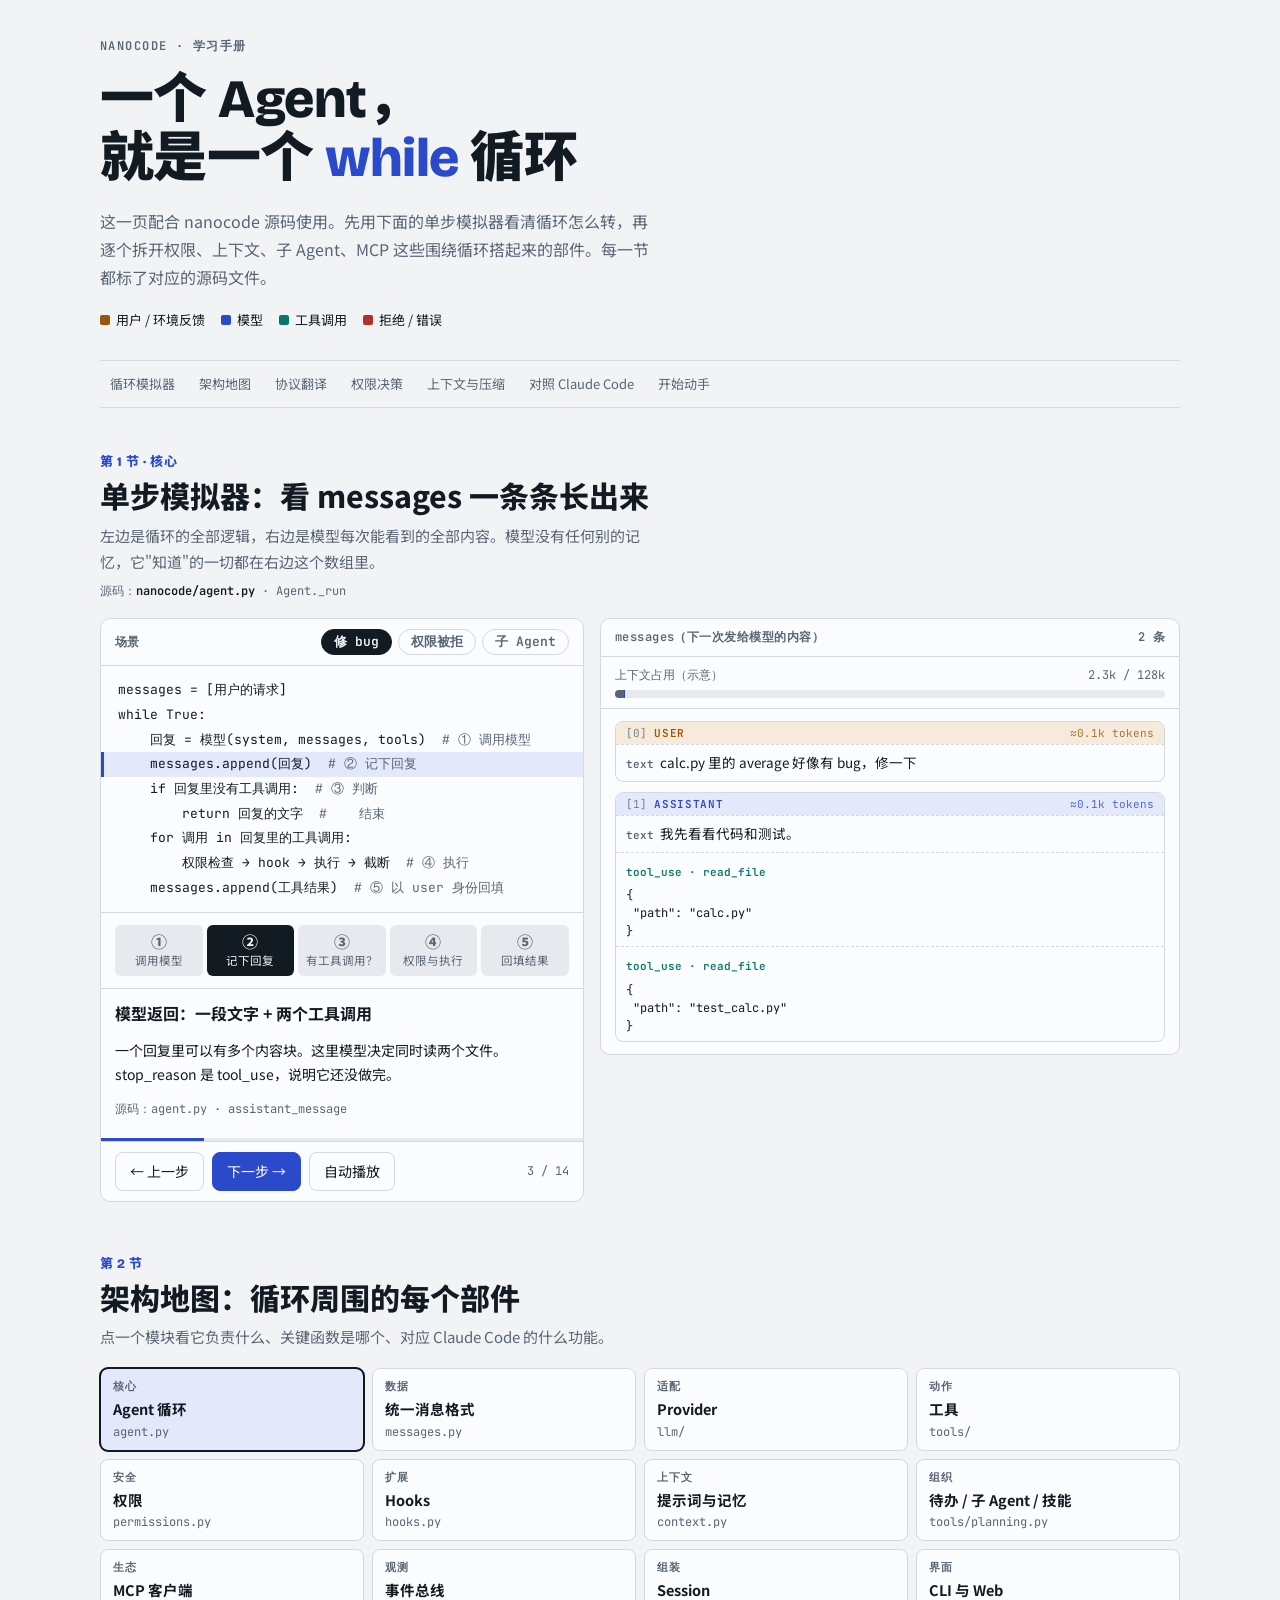
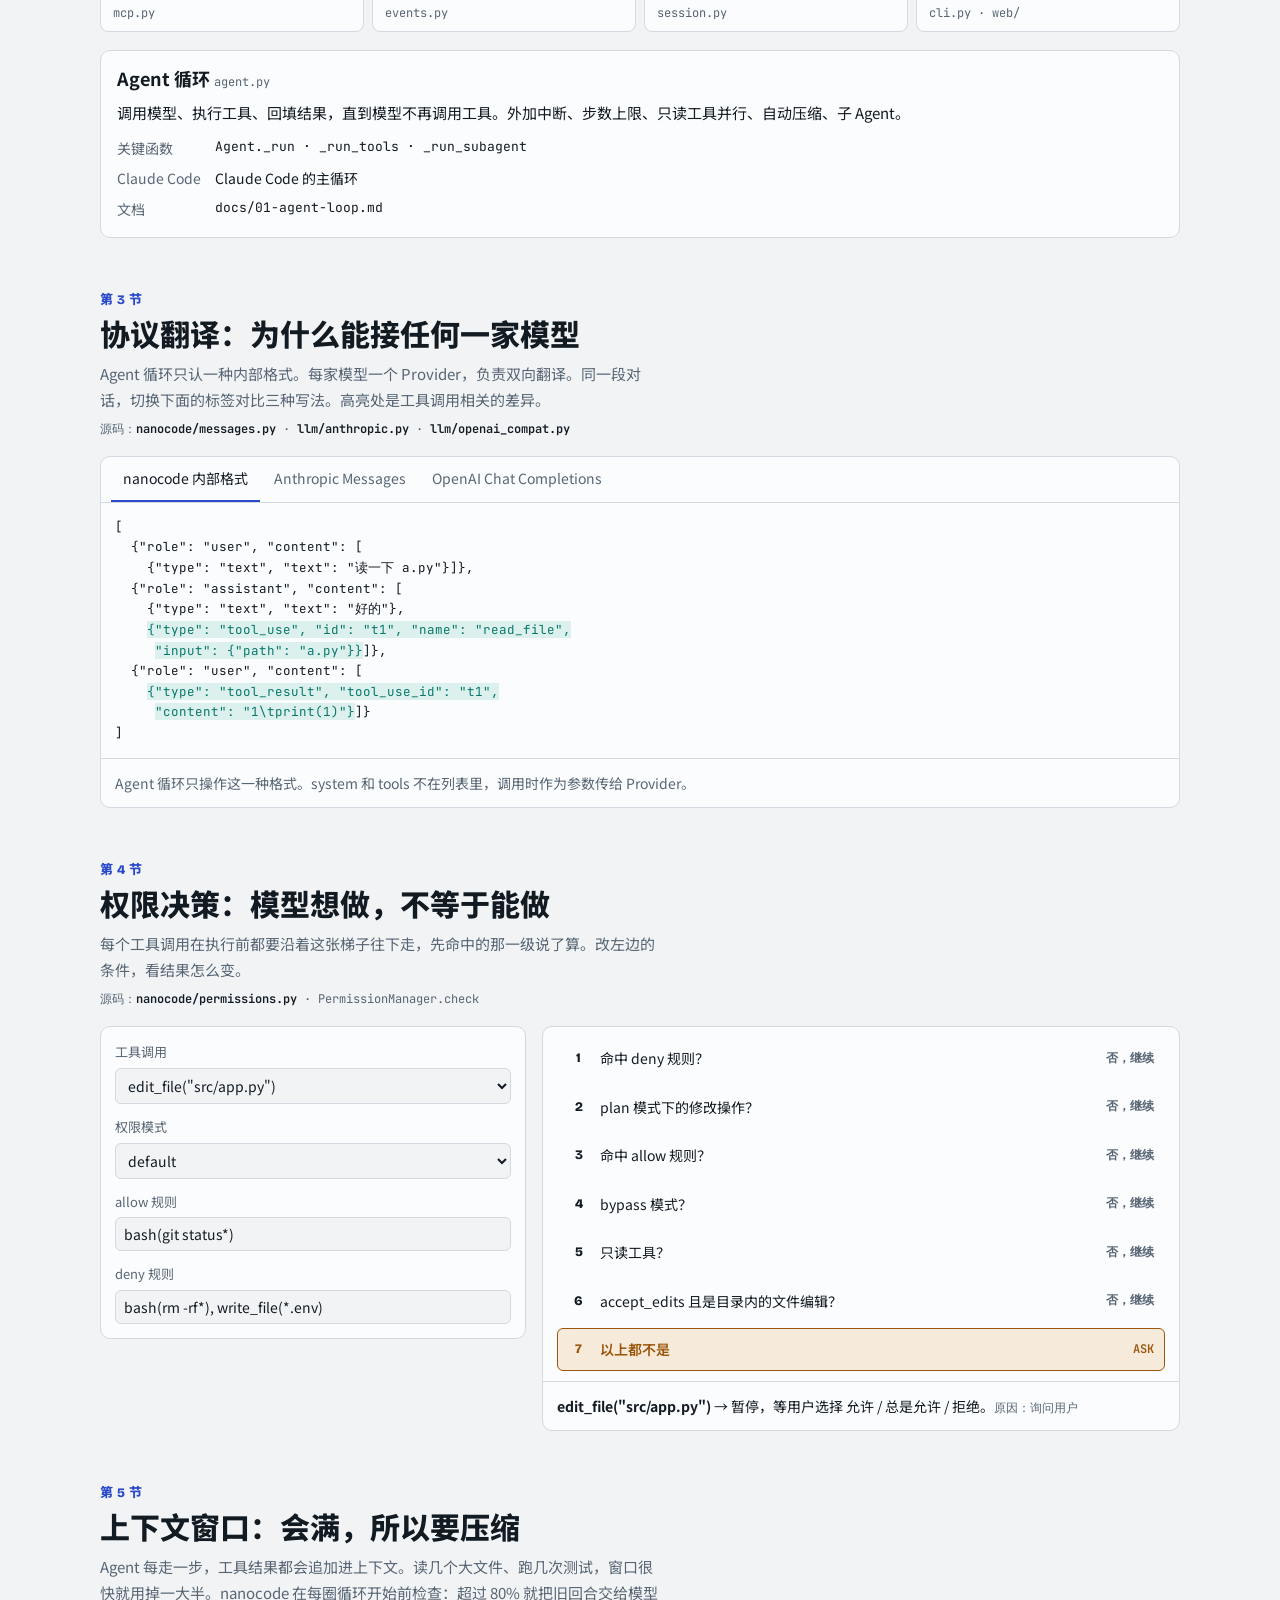
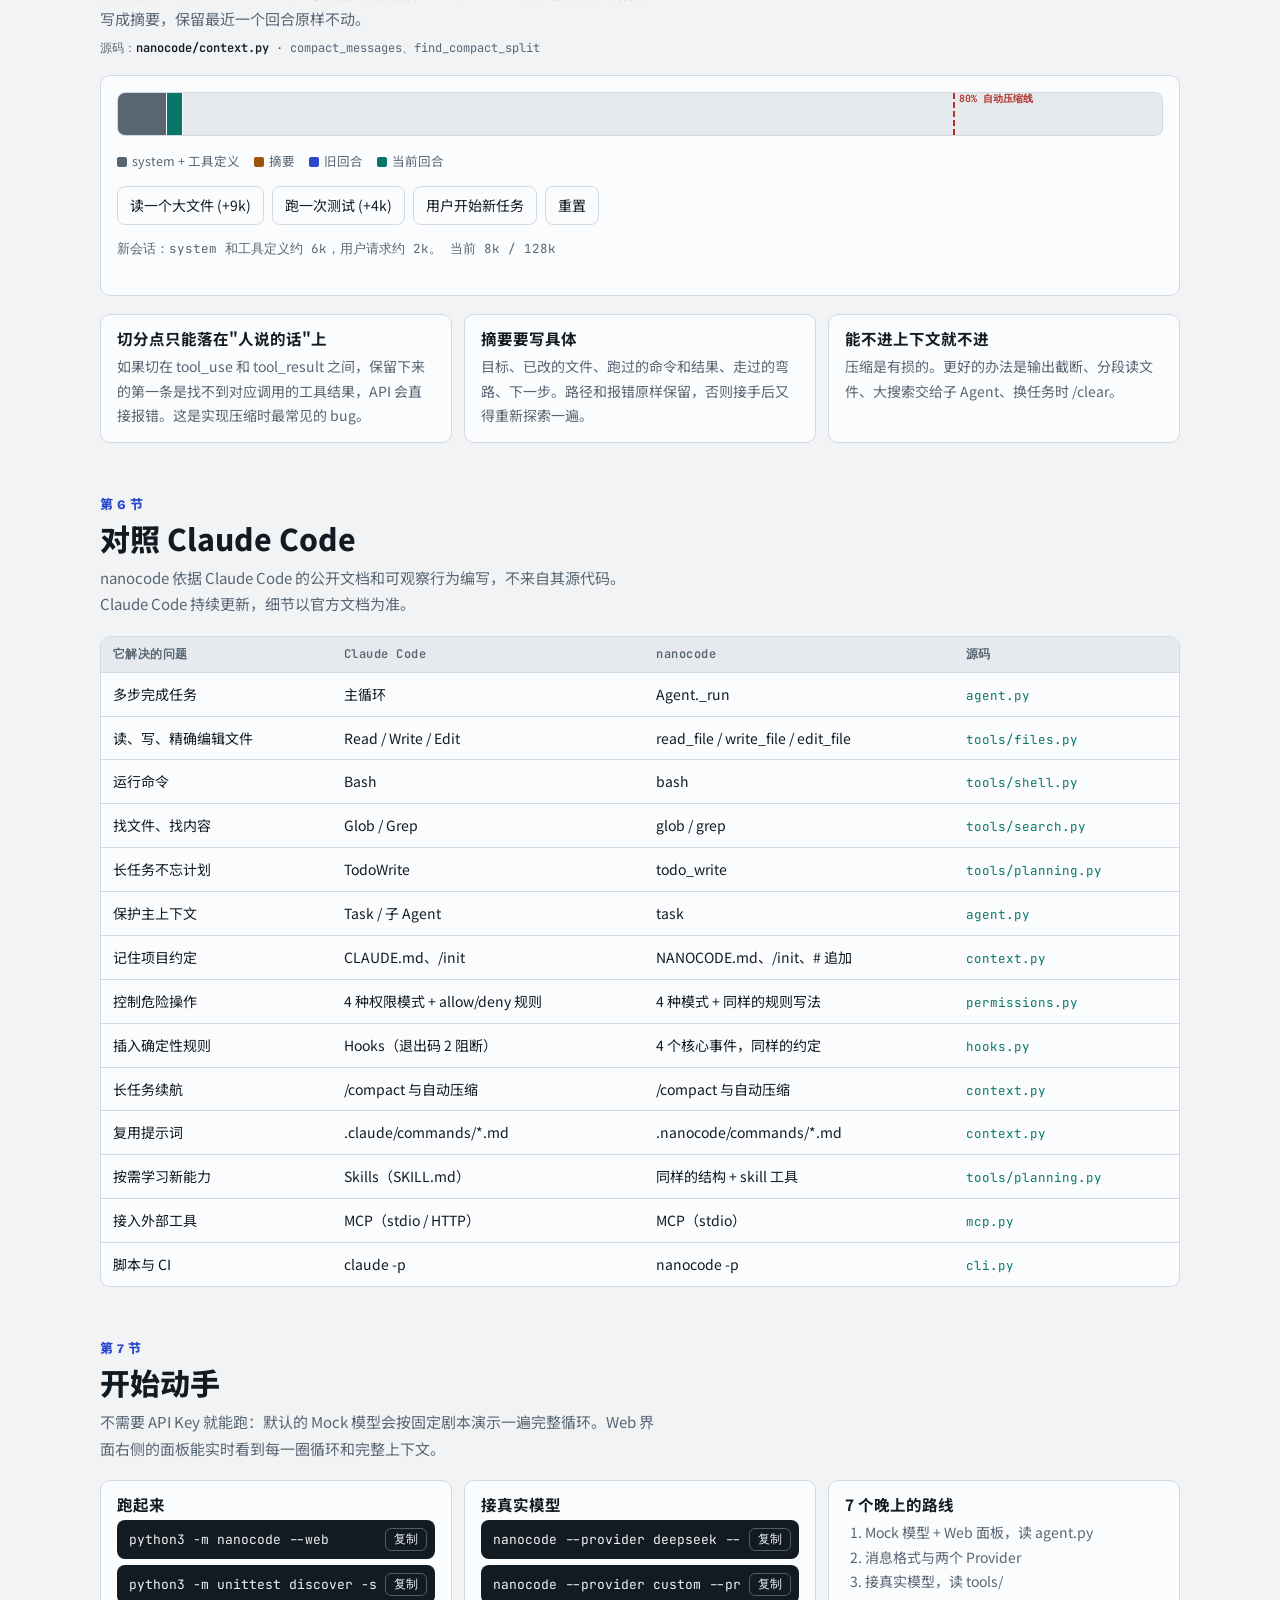
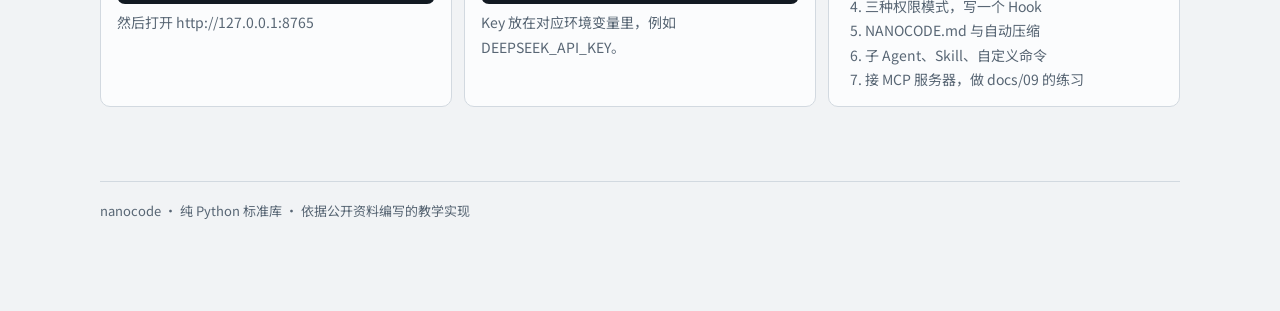
==== index.html @ 667264b0 "Publish architecture learning page Co-Authored-By: Claude Haiku 5.5 <noreply@anthropic.com> Claude-S" ====
<!doctype html>
<html lang="zh-CN">
<head>
<meta charset="utf-8">
<meta name="viewport" content="width=device-width, initial-scale=1, viewport-fit=cover">
<title>nanocode 架构图解</title>
<link rel="preconnect" href="https://fonts.googleapis.com">
<link rel="preconnect" href="https://fonts.gstatic.com" crossorigin>
<link rel="stylesheet" href="https://fonts.googleapis.com/css2?family=Bricolage+Grotesque:opsz,wght@12..96,500;12..96,800&family=JetBrains+Mono:wght@400;600&family=Noto+Sans+SC:wght@400;500;700;900&display=swap">
<style>
/* 版式：单栏工程手册。开篇即"单步模拟器"——Agent 就是一个循环；之后按模块逐章拆解。
   颜色语义贯穿全页：钴蓝=模型，青绿=工具，赭黄=用户/环境，红=拒绝。 */
:root {
  --paper: #f1f3f5; --sheet: #fbfcfd; --ink: #121a22; --muted: #586674; --rule: #d2d9e0; --wash: #e6eaee;
  --model: #2b4acb; --tool: #08776a; --env: #9c560b; --deny: #b4302a;
  --model-wash: #e3e8fb; --tool-wash: #dcf1ee; --env-wash: #f6eadb; --deny-wash: #f8e1df;
  --f-display: "Bricolage Grotesque", "Noto Sans SC", system-ui, sans-serif;
  --f-body: "Noto Sans SC", "PingFang SC", "Microsoft YaHei", system-ui, sans-serif;
  --f-mono: "JetBrains Mono", ui-monospace, "SF Mono", Menlo, Consolas, monospace;
  color-scheme: light;
}
@media (prefers-color-scheme: dark) { :root:not([data-theme="light"]) {
  --paper: #0d1217; --sheet: #131a21; --ink: #e3e9ef; --muted: #8f9eac; --rule: #26323d; --wash: #1a232c;
  --model: #8ea2ff; --tool: #41c7b2; --env: #e7a656; --deny: #ff7e72;
  --model-wash: #1b2449; --tool-wash: #0f2e2a; --env-wash: #33240f; --deny-wash: #3a1916; color-scheme: dark } }
:root[data-theme="dark"] {
  --paper: #0d1217; --sheet: #131a21; --ink: #e3e9ef; --muted: #8f9eac; --rule: #26323d; --wash: #1a232c;
  --model: #8ea2ff; --tool: #41c7b2; --env: #e7a656; --deny: #ff7e72;
  --model-wash: #1b2449; --tool-wash: #0f2e2a; --env-wash: #33240f; --deny-wash: #3a1916; color-scheme: dark }

* { box-sizing: border-box }
body { margin: 0; background: var(--paper); color: var(--ink); font: 15px/1.75 var(--f-body); -webkit-font-smoothing: antialiased }
.wrap { max-width: 1120px; margin: 0 auto; padding-inline: 20px; padding-block: 0 80px }
@media (max-width: 480px) { .wrap { padding-inline: 16px } }
h1, h2, h3 { text-wrap: balance; line-height: 1.25; margin: 0 }
p { margin: 0 }
code, pre, .mono { font-family: var(--f-mono) }
a { color: var(--model) }
button { font: inherit; color: inherit; cursor: pointer }
:focus-visible { outline: 2px solid var(--model); outline-offset: 2px }

/* ---------- 顶部 ---------- */
.masthead { padding-block: 40px 28px; display: grid; gap: 18px; border-bottom: 1px solid var(--rule) }
.eyebrow { font: 600 12px/1 var(--f-mono); letter-spacing: .12em; text-transform: uppercase; color: var(--muted) }
.masthead h1 { font: 900 clamp(30px, 6vw, 54px)/1.1 var(--f-display); letter-spacing: -.01em }
.masthead h1 em { font-style: normal; color: var(--model) }
.lede { max-width: 62ch; color: var(--muted); font-size: 16px }
.legend { display: flex; flex-wrap: wrap; gap: 6px 16px; font-size: 13px }
.legend span { display: inline-flex; align-items: center; gap: 6px }
.legend i { width: 10px; height: 10px; border-radius: 2px; display: inline-block }

nav.toc { position: sticky; top: env(safe-area-inset-top, 0px); z-index: 5; background: var(--paper); border-bottom: 1px solid var(--rule);
  display: flex; gap: 4px; overflow-x: auto; padding-block: 8px; scrollbar-width: none }
nav.toc a { flex: none; text-decoration: none; color: var(--muted); font-size: 13px; padding: 4px 10px; border-radius: 99px }
nav.toc a:hover { color: var(--ink); background: var(--wash) }

section.chapter { padding-block: 48px 8px; display: grid; gap: 18px }
.chapter-head { display: grid; gap: 8px; max-width: 70ch }
.chapter-head .num { font: 800 13px/1 var(--f-display); color: var(--model); letter-spacing: .04em }
.chapter-head h2 { font: 800 clamp(22px, 3.4vw, 30px)/1.25 var(--f-body) }
.chapter-head p { color: var(--muted) }
.src { font: 12px var(--f-mono); color: var(--muted) }
.src b { color: var(--ink); font-weight: 600 }

/* ---------- 单步模拟器 ---------- */
.sim { display: grid; grid-template-columns: minmax(0, 5fr) minmax(0, 6fr); gap: 16px; align-items: start }
@media (max-width: 860px) { .sim { grid-template-columns: 1fr } }
.panel { background: var(--sheet); border: 1px solid var(--rule); border-radius: 10px; min-width: 0 }
.panel-h { display: flex; align-items: center; justify-content: space-between; gap: 8px; padding: 10px 14px; border-bottom: 1px solid var(--rule); font: 600 12px var(--f-mono); color: var(--muted); letter-spacing: .04em }
.scen { display: flex; flex-wrap: wrap; gap: 6px }
.scen button { border: 1px solid var(--rule); background: var(--sheet); border-radius: 99px; padding: 3px 12px; font-size: 13px }
.scen button[aria-pressed="true"] { background: var(--ink); color: var(--paper); border-color: var(--ink) }
.loopcode { margin: 0; padding: 12px 0; font: 13px/1.9 var(--f-mono); overflow-x: auto }
.loopcode div { padding: 0 14px; white-space: pre; border-left: 3px solid transparent; transition: background .2s }
.loopcode div .c { color: var(--muted) }
.loopcode div.on { background: var(--model-wash); border-left-color: var(--model) }
.stages { display: grid; grid-template-columns: repeat(5, minmax(0, 1fr)); gap: 4px; padding: 12px 14px; border-top: 1px solid var(--rule) }
.stage { text-align: center; font-size: 11.5px; line-height: 1.35; padding: 8px 2px; border-radius: 6px; background: var(--wash); color: var(--muted); transition: all .2s }
.stage b { display: block; font: 800 16px/1.2 var(--f-display) }
.stage.on { background: var(--ink); color: var(--paper) }
.narr { padding: 14px; border-top: 1px solid var(--rule); display: grid; gap: 8px; min-height: 150px }
.narr h3 { font-size: 16px; font-weight: 700 }
.narr p { font-size: 14px }
.controls { display: flex; flex-wrap: wrap; gap: 8px; align-items: center; padding: 10px 14px; border-top: 1px solid var(--rule) }
.controls button { border: 1px solid var(--rule); background: var(--sheet); border-radius: 8px; padding: 6px 14px; font-size: 14px }
.controls button.primary { background: var(--model); border-color: var(--model); color: #fff }
.controls .count { margin-left: auto; font: 12px var(--f-mono); color: var(--muted); font-variant-numeric: tabular-nums }
.progress { height: 3px; background: var(--wash) }
.progress i { display: block; height: 100%; background: var(--model); transition: width .25s }

.ctxbar { padding: 10px 14px; border-bottom: 1px solid var(--rule); display: grid; gap: 6px }
.ctxbar .row { display: flex; justify-content: space-between; font: 12px var(--f-mono); color: var(--muted); font-variant-numeric: tabular-nums }
.ctxbar .bar { height: 8px; border-radius: 99px; background: var(--wash); overflow: hidden; display: flex }
.ctxbar .bar i { display: block; height: 100% }
.msgs { padding: 12px 14px; display: grid; gap: 10px; max-height: 620px; overflow-y: auto }
.msg { border-radius: 8px; border: 1px solid var(--rule); background: var(--sheet); overflow: hidden; min-width: 0 }
.msg.fresh { animation: drop .45s ease-out }
@keyframes drop { from { transform: translateY(-6px); box-shadow: 0 0 0 3px var(--model-wash) } to { transform: none; box-shadow: none } }
.msg-h { display: flex; justify-content: space-between; gap: 8px; padding: 4px 10px; font: 600 11px var(--f-mono); letter-spacing: .06em; text-transform: uppercase }
.msg.user .msg-h { background: var(--env-wash); color: var(--env) }
.msg.assistant .msg-h { background: var(--model-wash); color: var(--model) }
.msg-h span:last-child { font-weight: 400; text-transform: none; letter-spacing: 0; opacity: .8 }
.blk { padding: 6px 10px; font-size: 13.5px; border-top: 1px dashed var(--rule); min-width: 0 }
.blk:first-of-type { border-top: 0 }
.blk .t { font: 600 11px var(--f-mono); margin-right: 6px }
.blk.text .t { color: var(--muted) }
.blk.tool_use .t { color: var(--tool) }
.blk.tool_result .t { color: var(--env) }
.blk.err .t, .blk.err { color: var(--deny) }
.blk pre { margin: 4px 0 0; font: 12px/1.5 var(--f-mono); white-space: pre-wrap; word-break: break-word; color: var(--ink) }
.blk.err pre { color: var(--deny) }
.idx { color: var(--muted) }
.empty-msgs { color: var(--muted); font-size: 13px; text-align: center; padding: 24px 8px }

/* ---------- 架构地图 ---------- */
.map { display: grid; grid-template-columns: repeat(4, minmax(0, 1fr)); gap: 8px }
@media (max-width: 760px) { .map { grid-template-columns: repeat(2, minmax(0, 1fr)) } }
.mod { text-align: left; border: 1px solid var(--rule); background: var(--sheet); border-radius: 8px; padding: 10px 12px; display: grid; gap: 2px; min-width: 0 }
.mod .f { font: 12px var(--f-mono); color: var(--muted); overflow-wrap: anywhere }
.mod .n { font-weight: 700; font-size: 14.5px }
.mod.core { border-color: var(--model); background: var(--model-wash) }
.mod[aria-pressed="true"] { outline: 2px solid var(--ink); outline-offset: -1px }
.mod .k { font: 600 10.5px var(--f-mono); letter-spacing: .08em; text-transform: uppercase; color: var(--muted) }
.detail { padding: 16px; display: grid; gap: 10px }
.detail h3 { font-size: 18px }
.detail dl { display: grid; grid-template-columns: max-content minmax(0, 1fr); gap: 6px 14px; margin: 0; font-size: 14px }
.detail dt { color: var(--muted) }
.detail dd { margin: 0; min-width: 0 }

/* ---------- 协议翻译 ---------- */
.tabs { display: flex; gap: 2px; border-bottom: 1px solid var(--rule); padding: 0 10px; overflow-x: auto }
.tabs button { border: 0; background: none; padding: 9px 12px; border-bottom: 2px solid transparent; color: var(--muted); font-size: 14px; white-space: nowrap }
.tabs button[aria-selected="true"] { color: var(--ink); border-bottom-color: var(--model) }
.codebox { margin: 0; padding: 14px; font: 12.5px/1.65 var(--f-mono); overflow-x: auto; white-space: pre }
.codebox .hl { background: var(--tool-wash); color: var(--tool) }
.notes { padding: 12px 14px; border-top: 1px solid var(--rule); font-size: 14px; color: var(--muted) }

/* ---------- 权限决策 ---------- */
.perm { display: grid; grid-template-columns: minmax(0, 2fr) minmax(0, 3fr); gap: 16px; align-items: start }
@media (max-width: 760px) { .perm { grid-template-columns: 1fr } }
.form { padding: 14px; display: grid; gap: 12px }
.form label { font-size: 13px; color: var(--muted); display: grid; gap: 4px }
.form select, .form input { font: 14px var(--f-body); color: var(--ink); background: var(--paper); border: 1px solid var(--rule); border-radius: 6px; padding: 6px 8px; width: 100% }
.ladder { padding: 10px 14px; display: grid; gap: 6px; counter-reset: rung }
.rung { display: grid; grid-template-columns: 22px minmax(0, 1fr) auto; gap: 10px; align-items: center; padding: 8px 10px; border-radius: 6px; font-size: 14px; color: var(--muted); border: 1px solid transparent }
.rung::before { counter-increment: rung; content: counter(rung); font: 800 13px var(--f-display); text-align: center }
.rung .res { font: 600 12px var(--f-mono) }
.rung.pass { color: var(--ink) }
.rung.pass .res { color: var(--muted) }
.rung.hit { color: var(--ink); font-weight: 600; border-color: currentColor }
.rung.hit.allow { background: var(--tool-wash); color: var(--tool) }
.rung.hit.deny { background: var(--deny-wash); color: var(--deny) }
.rung.hit.ask { background: var(--env-wash); color: var(--env) }
.rung.skip { opacity: .4 }
.verdict { padding: 12px 14px; border-top: 1px solid var(--rule); font-size: 14px }

/* ---------- 上下文 ---------- */
.ctxdemo { padding: 16px; display: grid; gap: 14px }
.window { display: flex; height: 44px; border: 1px solid var(--rule); border-radius: 8px; overflow: hidden; background: var(--wash); position: relative }
.window i { display: block; height: 100%; border-right: 1px solid var(--sheet); transition: width .3s }
.window .limit { position: absolute; top: 0; bottom: 0; width: 0; border-left: 2px dashed var(--deny) }
.window .limit span { position: absolute; top: -1px; left: 4px; font: 600 10px var(--f-mono); color: var(--deny); white-space: nowrap }
.ctx-legend { display: flex; flex-wrap: wrap; gap: 4px 14px; font-size: 12.5px; color: var(--muted) }
.ctx-legend i { display: inline-block; width: 10px; height: 10px; border-radius: 2px; margin-right: 5px; vertical-align: -1px }
.ctx-row { display: flex; flex-wrap: wrap; gap: 8px; align-items: center }
.ctx-row button { border: 1px solid var(--rule); background: var(--sheet); border-radius: 8px; padding: 6px 12px; font-size: 14px }
.ctx-log { font: 12.5px/1.6 var(--f-mono); color: var(--muted); min-height: 3.2em }

/* ---------- 表格与列表 ---------- */
.tablewrap { overflow-x: auto; border: 1px solid var(--rule); border-radius: 10px; background: var(--sheet) }
table { border-collapse: collapse; width: 100%; font-size: 14px; min-width: 620px }
th, td { text-align: left; padding: 9px 12px; border-bottom: 1px solid var(--rule); vertical-align: top }
th { font: 600 12px var(--f-mono); letter-spacing: .04em; color: var(--muted); background: var(--wash) }
tr:last-child td { border-bottom: 0 }
td code { font-size: 12.5px; color: var(--tool) }
.cols { display: grid; grid-template-columns: repeat(auto-fit, minmax(260px, 1fr)); gap: 12px }
.card { padding: 14px 16px; display: grid; gap: 6px; align-content: start }
.card h3 { font-size: 15.5px }
.card p, .card li { font-size: 14px; color: var(--muted) }
.card ol, .card ul { margin: 0; padding-left: 20px }
.cmd { display: flex; gap: 8px; align-items: center; background: var(--ink); color: var(--paper); border-radius: 8px; padding: 8px 8px 8px 12px; font: 13px var(--f-mono); min-width: 0 }
.cmd code { flex: 1; min-width: 0; overflow-x: auto; white-space: nowrap }
.cmd button { flex: none; border: 1px solid color-mix(in srgb, var(--paper) 30%, transparent); background: none; color: var(--paper); border-radius: 6px; padding: 2px 8px; font-size: 12px }
footer { margin-top: 56px; padding-top: 18px; border-top: 1px solid var(--rule); font-size: 13px; color: var(--muted) }
@media (prefers-reduced-motion: reduce) { *, *::before, *::after { animation: none !important; transition: none !important } }
</style>
</head>
<body>
<div class="wrap">

<header class="masthead">
  <div class="eyebrow">nanocode · 学习手册</div>
  <h1>一个 Agent，<br>就是一个 <em>while</em> 循环</h1>
  <p class="lede">这一页配合 nanocode 源码使用。先用下面的单步模拟器看清循环怎么转，再逐个拆开权限、上下文、子 Agent、MCP 这些围绕循环搭起来的部件。每一节都标了对应的源码文件。</p>
  <div class="legend" aria-label="颜色图例">
    <span><i style="background:var(--env)"></i>用户 / 环境反馈</span>
    <span><i style="background:var(--model)"></i>模型</span>
    <span><i style="background:var(--tool)"></i>工具调用</span>
    <span><i style="background:var(--deny)"></i>拒绝 / 错误</span>
  </div>
</header>

<nav class="toc" aria-label="章节">
  <a href="#loop">循环模拟器</a><a href="#map">架构地图</a><a href="#protocol">协议翻译</a>
  <a href="#perm">权限决策</a><a href="#context">上下文与压缩</a><a href="#compare">对照 Claude Code</a><a href="#start">开始动手</a>
</nav>

<!-- ======================================================= 1 循环 -->
<section class="chapter" id="loop">
  <div class="chapter-head">
    <span class="num">第 1 节 · 核心</span>
    <h2>单步模拟器：看 messages 一条条长出来</h2>
    <p>左边是循环的全部逻辑，右边是模型每次能看到的全部内容。模型没有任何别的记忆，它"知道"的一切都在右边这个数组里。</p>
    <span class="src">源码：<b>nanocode/agent.py</b> · Agent._run</span>
  </div>
  <div class="sim">
    <div class="panel">
      <div class="panel-h"><span>场景</span>
        <div class="scen" role="group" aria-label="选择场景">
          <button data-s="fix" aria-pressed="true">修 bug</button>
          <button data-s="deny">权限被拒</button>
          <button data-s="sub">子 Agent</button>
        </div>
      </div>
      <div class="loopcode" id="code"></div>
      <div class="stages" id="stages"></div>
      <div class="narr" aria-live="polite"><h3 id="narr-t"></h3><p id="narr-p"></p><span class="src" id="narr-src"></span></div>
      <div class="progress"><i id="prog"></i></div>
      <div class="controls">
        <button id="prev">← 上一步</button>
        <button id="next" class="primary">下一步 →</button>
        <button id="play">自动播放</button>
        <span class="count" id="count"></span>
      </div>
    </div>
    <div class="panel">
      <div class="panel-h"><span>messages（下一次发给模型的内容）</span><span id="msgn" class="mono"></span></div>
      <div class="ctxbar">
        <div class="row"><span>上下文占用（示意）</span><span id="ctxn"></span></div>
        <div class="bar" id="ctxbar"></div>
      </div>
      <div class="msgs" id="msgs"></div>
    </div>
  </div>
</section>

<!-- ======================================================= 2 地图 -->
<section class="chapter" id="map">
  <div class="chapter-head">
    <span class="num">第 2 节</span>
    <h2>架构地图：循环周围的每个部件</h2>
    <p>点一个模块看它负责什么、关键函数是哪个、对应 Claude Code 的什么功能。</p>
  </div>
  <div class="map" id="mods"></div>
  <div class="panel detail" id="mod-detail" aria-live="polite"></div>
</section>

<!-- ======================================================= 3 协议 -->
<section class="chapter" id="protocol">
  <div class="chapter-head">
    <span class="num">第 3 节</span>
    <h2>协议翻译：为什么能接任何一家模型</h2>
    <p>Agent 循环只认一种内部格式。每家模型一个 Provider，负责双向翻译。同一段对话，切换下面的标签对比三种写法。高亮处是工具调用相关的差异。</p>
    <span class="src">源码：<b>nanocode/messages.py</b> · <b>llm/anthropic.py</b> · <b>llm/openai_compat.py</b></span>
  </div>
  <div class="panel">
    <div class="tabs" role="tablist" id="ptabs">
      <button role="tab" data-p="unified" aria-selected="true">nanocode 内部格式</button>
      <button role="tab" data-p="anthropic">Anthropic Messages</button>
      <button role="tab" data-p="openai">OpenAI Chat Completions</button>
    </div>
    <pre class="codebox" id="pcode"></pre>
    <div class="notes" id="pnote"></div>
  </div>
</section>

<!-- ======================================================= 4 权限 -->
<section class="chapter" id="perm">
  <div class="chapter-head">
    <span class="num">第 4 节</span>
    <h2>权限决策：模型想做，不等于能做</h2>
    <p>每个工具调用在执行前都要沿着这张梯子往下走，先命中的那一级说了算。改左边的条件，看结果怎么变。</p>
    <span class="src">源码：<b>nanocode/permissions.py</b> · PermissionManager.check</span>
  </div>
  <div class="perm">
    <div class="panel form">
      <label for="p-tool">工具调用
        <select id="p-tool">
          <option value="read_file|src/app.py">read_file("src/app.py")</option>
          <option value="read_file|~/.ssh/id_rsa">read_file("~/.ssh/id_rsa")</option>
          <option value="edit_file|src/app.py" selected>edit_file("src/app.py")</option>
          <option value="write_file|.env">write_file(".env")</option>
          <option value="bash|git status -s">bash("git status -s")</option>
          <option value="bash|python -m pytest">bash("python -m pytest")</option>
          <option value="bash|rm -rf build">bash("rm -rf build")</option>
        </select>
      </label>
      <label for="p-mode">权限模式
        <select id="p-mode">
          <option value="default">default</option>
          <option value="accept_edits">accept_edits</option>
          <option value="plan">plan</option>
          <option value="bypass">bypass</option>
        </select>
      </label>
      <label for="p-allow">allow 规则
        <input id="p-allow" value="bash(git status*)">
      </label>
      <label for="p-deny">deny 规则
        <input id="p-deny" value="bash(rm -rf*), write_file(*.env)">
      </label>
    </div>
    <div class="panel">
      <div class="ladder" id="ladder"></div>
      <div class="verdict" id="verdict"></div>
    </div>
  </div>
</section>

<!-- ======================================================= 5 上下文 -->
<section class="chapter" id="context">
  <div class="chapter-head">
    <span class="num">第 5 节</span>
    <h2>上下文窗口：会满，所以要压缩</h2>
    <p>Agent 每走一步，工具结果都会追加进上下文。读几个大文件、跑几次测试，窗口很快就用掉一大半。nanocode 在每圈循环开始前检查：超过 80% 就把旧回合交给模型写成摘要，保留最近一个回合原样不动。</p>
    <span class="src">源码：<b>nanocode/context.py</b> · compact_messages、find_compact_split</span>
  </div>
  <div class="panel ctxdemo">
    <div class="window" id="win"><div class="limit" style="left:80%"><span>80% 自动压缩线</span></div></div>
    <div class="ctx-legend">
      <span><i style="background:var(--muted)"></i>system + 工具定义</span>
      <span><i style="background:var(--env)"></i>摘要</span>
      <span><i style="background:var(--model)"></i>旧回合</span>
      <span><i style="background:var(--tool)"></i>当前回合</span>
    </div>
    <div class="ctx-row">
      <button id="c-read">读一个大文件 (+9k)</button>
      <button id="c-test">跑一次测试 (+4k)</button>
      <button id="c-turn">用户开始新任务</button>
      <button id="c-reset">重置</button>
    </div>
    <div class="ctx-log" id="clog" aria-live="polite"></div>
  </div>
  <div class="cols">
    <div class="panel card"><h3>切分点只能落在"人说的话"上</h3><p>如果切在 tool_use 和 tool_result 之间，保留下来的第一条是找不到对应调用的工具结果，API 会直接报错。这是实现压缩时最常见的 bug。</p></div>
    <div class="panel card"><h3>摘要要写具体</h3><p>目标、已改的文件、跑过的命令和结果、走过的弯路、下一步。路径和报错原样保留，否则接手后又得重新探索一遍。</p></div>
    <div class="panel card"><h3>能不进上下文就不进</h3><p>压缩是有损的。更好的办法是输出截断、分段读文件、大搜索交给子 Agent、换任务时 /clear。</p></div>
  </div>
</section>

<!-- ======================================================= 6 对照 -->
<section class="chapter" id="compare">
  <div class="chapter-head">
    <span class="num">第 6 节</span>
    <h2>对照 Claude Code</h2>
    <p>nanocode 依据 Claude Code 的公开文档和可观察行为编写，不来自其源代码。Claude Code 持续更新，细节以官方文档为准。</p>
  </div>
  <div class="tablewrap">
    <table>
      <thead><tr><th>它解决的问题</th><th>Claude Code</th><th>nanocode</th><th>源码</th></tr></thead>
      <tbody id="cmp"></tbody>
    </table>
  </div>
</section>

<!-- ======================================================= 7 开始 -->
<section class="chapter" id="start">
  <div class="chapter-head">
    <span class="num">第 7 节</span>
    <h2>开始动手</h2>
    <p>不需要 API Key 就能跑：默认的 Mock 模型会按固定剧本演示一遍完整循环。Web 界面右侧的面板能实时看到每一圈循环和完整上下文。</p>
  </div>
  <div class="cols">
    <div class="panel card">
      <h3>跑起来</h3>
      <div class="cmd"><code>python3 -m nanocode --web</code><button data-copy>复制</button></div>
      <div class="cmd"><code>python3 -m unittest discover -s tests</code><button data-copy>复制</button></div>
      <p>然后打开 http://127.0.0.1:8765</p>
    </div>
    <div class="panel card">
      <h3>接真实模型</h3>
      <div class="cmd"><code>nanocode --provider deepseek --model deepseek-chat</code><button data-copy>复制</button></div>
      <div class="cmd"><code>nanocode --provider custom --protocol openai --base-url https://你的地址/v1 --model 模型名</code><button data-copy>复制</button></div>
      <p>Key 放在对应环境变量里，例如 DEEPSEEK_API_KEY。</p>
    </div>
    <div class="panel card">
      <h3>7 个晚上的路线</h3>
      <ol>
        <li>Mock 模型 + Web 面板，读 agent.py</li>
        <li>消息格式与两个 Provider</li>
        <li>接真实模型，读 tools/</li>
        <li>三种权限模式，写一个 Hook</li>
        <li>NANOCODE.md 与自动压缩</li>
        <li>子 Agent、Skill、自定义命令</li>
        <li>接 MCP 服务器，做 docs/09 的练习</li>
      </ol>
    </div>
  </div>
  <footer>nanocode · 纯 Python 标准库 · 依据公开资料编写的教学实现</footer>
</section>
</div>

<script>
(() => {
const $ = (s) => document.querySelector(s);
const esc = (s) => String(s).replace(/[&<>"]/g, (c) => ({ "&": "&amp;", "<": "&lt;", ">": "&gt;", '"': "&quot;" }[c]));

/* ===================================================== 1 模拟器 */
const CODE = [
  ['messages = [用户的请求]', ''],
  ['while True:', ''],
  ['    回复 = 模型(system, messages, tools)', '# ① 调用模型'],
  ['    messages.append(回复)', '# ② 记下回复'],
  ['    if 回复里没有工具调用:', '# ③ 判断'],
  ['        return 回复的文字', '#    结束'],
  ['    for 调用 in 回复里的工具调用:', ''],
  ['        权限检查 → hook → 执行 → 截断', '# ④ 执行'],
  ['    messages.append(工具结果)', '# ⑤ 以 user 身份回填'],
];
const STAGES = [["①", "调用模型"], ["②", "记下回复"], ["③", "有工具调用？"], ["④", "权限与执行"], ["⑤", "回填结果"]];
const lineStage = { 0: -1, 2: 0, 3: 1, 4: 2, 5: 2, 7: 3, 8: 4 };

const U = (blocks) => ({ role: "user", blocks });
const A = (blocks) => ({ role: "assistant", blocks });
const T = (text) => ({ type: "text", text });
const TU = (name, input) => ({ type: "tool_use", name, input });
const TR = (content, err) => ({ type: "tool_result", content, err });

const SCEN = {
  fix: { sys: 2.1, steps: [
    { line: 0, add: U([T("calc.py 里的 average 好像有 bug，修一下")]), tok: 0.05,
      t: "用户提出请求", p: "循环开始前，messages 里只有一条用户消息。注意 system 提示词和工具定义不在 messages 里，它们是每次调用时单独附带的参数。", s: "agent.py · _run → _append_user" },
    { line: 2, t: "第 1 圈：调用模型", p: "发送 system + messages + 9 个工具的定义。模型不知道有 Python 代码在执行工具，它只看到一组 JSON 描述的'可用动作'。回复以流式返回，文字一边生成一边显示。", s: "llm/*.py · Provider.complete" },
    { line: 3, add: A([T("我先看看代码和测试。"), TU("read_file", { path: "calc.py" }), TU("read_file", { path: "test_calc.py" })]), tok: 0.12,
      t: "模型返回：一段文字 + 两个工具调用", p: "一个回复里可以有多个内容块。这里模型决定同时读两个文件。stop_reason 是 tool_use，说明它还没做完。", s: "agent.py · assistant_message" },
    { line: 4, t: "有工具调用 → 继续", p: "判断循环是否结束的唯一依据：回复里有没有 tool_use。程序没有写死任何流程，下一步做什么完全由模型决定。", s: "agent.py · tool_uses()" },
    { line: 7, t: "执行：两个只读工具并行", p: "read_file 是只读工具，在工作目录内直接放行。两个调用都是只读的，所以用线程池并行执行。读取结果带行号，模型后面可以说'第 9 行有问题'。", s: "agent.py · _run_tools · tools/files.py" },
    { line: 8, add: U([TR("1\t\"\"\"一个故意留了 bug 的小模块\"\"\"\n…\n8\tdef average(numbers):\n9\t    return sum(numbers) / len(numbers) - 1"), TR("…\n13\t    def test_average_empty(self):\n14\t        self.assertEqual(average([]), 0)")]), tok: 0.9,
      t: "结果以 user 身份回填", p: "对模型而言对话只有两方：它自己和外部世界。工具输出是外部世界的反馈，所以放在 user 一侧，并用 tool_use_id 和调用一一配对。", s: "messages.py · tool_result_block" },
    { line: 2, t: "第 2 圈：再次调用模型", p: "这次 messages 多了两条。Agent 每走一步都要把全部历史重新发一遍，所以上下文只增不减，这也是 Prompt Caching 对 Agent 特别重要的原因。", s: "llm/anthropic.py · cache_control" },
    { line: 3, add: A([T("问题有两个：多减了 1，空列表会除零。"), TU("edit_file", { path: "calc.py", old_string: "    return sum(numbers) / len(numbers) - 1", new_string: "    if not numbers:\n        return 0\n    return sum(numbers) / len(numbers)" })]), tok: 0.2,
      t: "模型决定修改文件", p: "edit_file 只需要给出要替换的那一小段。old_string 必须在文件中唯一出现，而且这个文件必须先读过，否则拒绝执行。", s: "tools/files.py · EditFile" },
    { line: 7, t: "权限：写操作需要确认", p: "default 模式下，修改文件要用户点头。用户点了'允许'。如果是 accept_edits 模式，工作目录内的编辑会自动放行。", s: "permissions.py · resolve → ask_fn" },
    { line: 8, add: U([TR("已修改 calc.py（替换 1 处，约第 9 行）")]), tok: 0.05, t: "回填修改结果", p: "结果很短，但足够让模型确认修改成功。", s: "tools/files.py" },
    { line: 3, add: A([T("改好了，跑一下测试确认。"), TU("bash", { command: "python3 -m unittest test_calc -v" })]), tok: 0.08,
      t: "第 3 圈：模型主动验证", p: "系统提示词里写了'改完要验证'。这条命令命中了 allow 规则 bash(python3 -m unittest*)，所以不用再问用户。", s: "context.py · BASE_PROMPT" },
    { line: 8, add: U([TR("test_add ... ok\ntest_average ... ok\ntest_average_empty ... ok\n\nRan 3 tests in 0.001s\nOK")]), tok: 0.15, t: "测试通过", p: "命令输出（包括失败信息）都会原样交给模型。测试失败对模型来说是有用的信息，所以非 0 退出码不算工具错误。", s: "tools/shell.py · Bash" },
    { line: 3, add: A([T("已修复 calc.py:9：去掉多余的 - 1，并在空列表时返回 0。相关测试全部通过。")]), tok: 0.05,
      t: "第 4 圈：只有文字，没有工具调用", p: "stop_reason 变成 end_turn。", s: "agent.py" },
    { line: 5, t: "循环结束", p: "4 次模型调用、4 次工具执行、1 次用户确认。整个过程中程序只做了三件事：执行模型要求的动作、把结果交还给模型、把守安全边界。", s: "agent.py · turn_end 事件" },
  ]},
  deny: { sys: 2.1, steps: [
    { line: 0, add: U([T("帮我把构建产物清理掉")]), tok: 0.04, t: "一个有歧义的请求", p: "'清理'可以有很多种理解。这正是需要权限系统的场景。", s: "" },
    { line: 2, t: "调用模型", p: "", s: "" },
    { line: 3, add: A([T("好的，删除 build 和 dist 目录。"), TU("bash", { command: "rm -rf build dist" })]), tok: 0.06, t: "模型想执行删除命令", p: "", s: "" },
    { line: 7, t: "命中 deny 规则", p: "settings.json 里配置了 deny: bash(rm -rf*)。deny 优先于一切，即使在 bypass 模式下也会拦截。如果配了 PreToolUse hook，也可以在这里用退出码 2 拦截。", s: "permissions.py · check 第 1 级" },
    { line: 8, add: U([TR("权限被拒绝：命中 deny 规则", true)]), tok: 0.03, t: "拒绝也要回填结果", p: "每个 tool_use 都必须有对应的 tool_result，否则下次调用 API 会报错。拒绝的原因作为 is_error 结果交给模型。用户直接拒绝时，结果里还会加一句'不要换个方式绕过'。", s: "agent.py · _prepare" },
    { line: 2, t: "调用模型", p: "", s: "" },
    { line: 3, add: A([T("删除命令被权限规则拦截了。你可以手动运行 rm -rf build dist，或者告诉我只删除哪些文件。")]), tok: 0.05, t: "模型读懂了拒绝，转而询问用户", p: "Agent 没有崩溃，也没有绕过限制。错误信息写得清楚，模型就能做出合理的下一步。", s: "" },
    { line: 5, t: "循环结束", p: "", s: "" },
  ]},
  sub: { sys: 2.1, steps: [
    { line: 0, add: U([T("找出所有调用 send_email 但没做异常处理的地方")]), tok: 0.04, t: "一个需要大量阅读的问题", p: "要回答它，可能得 grep 一次、读十几个文件。这些文件内容如果都进入主上下文，会占掉大量空间，而主任务只需要最后的结论。", s: "" },
    { line: 2, t: "调用模型", p: "", s: "" },
    { line: 3, add: A([TU("task", { description: "查找 send_email", prompt: "找出所有调用 send_email 且没有 try/except 包裹的位置，返回 文件:行号 列表" })]), tok: 0.06,
      t: "模型把子任务派给子 Agent", p: "task 工具会新建一个 Agent：messages 为空，只放入这段任务说明；去掉 task 工具防止无限嵌套；和主 Agent 共用权限管理器。", s: "agent.py · _run_subagent" },
    { line: 7, t: "子 Agent 在自己的上下文里工作", p: "子 Agent 调用了 grep 1 次、read_file 12 次，它自己的 messages 涨到 27 条、约 2 万 tokens。这些都不会出现在主 Agent 的上下文里，用完即丢。", s: "tools/planning.py · Task" },
    { line: 8, add: U([TR("共 3 处没有异常处理：\nmailer/signup.py:41\njobs/digest.py:88\napi/invite.py:17")]), tok: 0.04,
      t: "主上下文只多了几行结论", p: "主 Agent 收到的工具结果就是子 Agent 的最终回复。上下文占用几乎没变，这就是子 Agent 的意义。", s: "" },
    { line: 3, add: A([T("找到 3 处：mailer/signup.py:41、jobs/digest.py:88、api/invite.py:17。需要我给它们加上重试和异常处理吗？")]), tok: 0.05, t: "回答用户", p: "", s: "" },
    { line: 5, t: "循环结束", p: "", s: "" },
  ]},
};

let scen = "fix", cur = -1, timer = null;
const codeEl = $("#code"), stagesEl = $("#stages"), msgsEl = $("#msgs");
codeEl.innerHTML = CODE.map(([c, cm]) => `<div>${esc(c)}${cm ? `  <span class="c">${esc(cm)}</span>` : ""}</div>`).join("");
stagesEl.innerHTML = STAGES.map(([n, l]) => `<div class="stage"><b>${n}</b>${l}</div>`).join("");

function renderBlock(b) {
  if (b.type === "text") return `<div class="blk text"><span class="t">text</span>${esc(b.text)}</div>`;
  if (b.type === "tool_use") return `<div class="blk tool_use"><span class="t">tool_use · ${esc(b.name)}</span><pre>${esc(JSON.stringify(b.input, null, 1))}</pre></div>`;
  return `<div class="blk tool_result${b.err ? " err" : ""}"><span class="t">tool_result${b.err ? " · is_error" : ""}</span><pre>${esc(b.content)}</pre></div>`;
}
function render(fresh) {
  const S = SCEN[scen], steps = S.steps;
  const step = cur >= 0 ? steps[cur] : null;
  [...codeEl.children].forEach((d, i) => d.classList.toggle("on", !!step && step.line === i));
  const st = step ? lineStage[step.line] : -1;
  [...stagesEl.children].forEach((d, i) => d.classList.toggle("on", i === st));
  $("#narr-t").textContent = step ? step.t : "点「下一步」开始";
  $("#narr-p").textContent = step ? (step.p || "") : "每点一次，循环前进一步。注意观察右侧 messages 什么时候增加、增加的是什么角色。";
  $("#narr-src").textContent = step && step.s ? "源码：" + step.s : "";
  const msgs = steps.slice(0, cur + 1).filter((x) => x.add);
  msgsEl.innerHTML = msgs.length ? msgs.map((x, i) => {
    const m = x.add, isNew = fresh && x === step;
    return `<div class="msg ${m.role}${isNew ? " fresh" : ""}"><div class="msg-h"><span><span class="idx">[${i}]</span> ${m.role}</span><span>≈${Math.round(x.tok * 10) / 10}k tokens</span></div>${m.blocks.map(renderBlock).join("")}</div>`;
  }).join("") : `<div class="empty-msgs">messages = []</div>`;
  if (fresh && step && step.add) msgsEl.scrollTop = msgsEl.scrollHeight;
  const used = msgs.reduce((a, x) => a + x.tok, 0);
  const W = 128, pct = (v) => (v / W * 100).toFixed(2) + "%";
  $("#ctxbar").innerHTML = `<i style="width:${pct(S.sys)};background:var(--muted)"></i><i style="width:${pct(used)};background:var(--model)"></i>`;
  $("#ctxn").textContent = `${(S.sys + used).toFixed(1)}k / ${W}k`;
  $("#msgn").textContent = `${msgs.length} 条`;
  $("#count").textContent = `${cur + 1} / ${steps.length}`;
  $("#prog").style.width = ((cur + 1) / steps.length * 100) + "%";
  $("#prev").disabled = cur < 0;
  $("#next").disabled = cur >= steps.length - 1;
}
function go(d) { const n = SCEN[scen].steps.length; cur = Math.max(-1, Math.min(n - 1, cur + d)); render(d > 0); }
function stop() { clearInterval(timer); timer = null; $("#play").textContent = "自动播放"; }
$("#next").onclick = () => { stop(); go(1); };
$("#prev").onclick = () => { stop(); go(-1); };
$("#play").onclick = () => {
  if (timer) return stop();
  if (cur >= SCEN[scen].steps.length - 1) cur = -1;
  $("#play").textContent = "暂停";
  go(1);
  timer = setInterval(() => { if (cur >= SCEN[scen].steps.length - 1) return stop(); go(1); }, 2600);
};
document.querySelectorAll(".scen button").forEach((b) => b.onclick = () => {
  stop(); scen = b.dataset.s; cur = -1;
  document.querySelectorAll(".scen button").forEach((x) => x.setAttribute("aria-pressed", x === b));
  render(false);
});
cur = 2; render(false);

/* ===================================================== 2 地图 */
const MODS = [
  { id: "agent", core: true, k: "核心", n: "Agent 循环", f: "agent.py", d: "调用模型、执行工具、回填结果，直到模型不再调用工具。外加中断、步数上限、只读工具并行、自动压缩、子 Agent。", fn: "Agent._run · _run_tools · _run_subagent", cc: "Claude Code 的主循环", doc: "docs/01-agent-loop.md" },
  { id: "msg", k: "数据", n: "统一消息格式", f: "messages.py", d: "text / tool_use / tool_result 三种内容块。Agent 的全部记忆就是这个列表。", fn: "tool_result_block · estimate_tokens", cc: "与 Anthropic Messages 格式一致", doc: "docs/02-messages-and-providers.md" },
  { id: "llm", k: "适配", n: "Provider", f: "llm/", d: "把统一格式翻译成各家 API，解析流式 SSE，拼接分片到达的工具参数，限流时退避重试。", fn: "complete · iter_sse · PRESETS", cc: "Claude Code 主要对接 Claude；nanocode 可接任意厂商", doc: "docs/02-messages-and-providers.md" },
  { id: "tools", k: "动作", n: "工具", f: "tools/", d: "read/write/edit_file、bash、glob、grep。工具说明是写给模型看的使用手册。编辑用精确字符串替换，且必须先读。", fn: "Tool.execute · EditFile · Bash", cc: "Read / Write / Edit / Bash / Glob / Grep", doc: "docs/03-tools.md" },
  { id: "perm", k: "安全", n: "权限", f: "permissions.py", d: "deny → plan → allow → bypass → 只读 → accept_edits → 询问。先命中先生效。", fn: "PermissionManager.check · resolve", cc: "default / acceptEdits / plan / bypassPermissions，allow / deny 规则", doc: "docs/04-permissions-and-hooks.md" },
  { id: "hooks", k: "扩展", n: "Hooks", f: "hooks.py", d: "在固定时刻运行 shell 命令。退出码 2 表示拦截或反馈。用来做确定性的规则：格式化、审计、拦截。", fn: "HookRunner.run", cc: "PreToolUse / PostToolUse / UserPromptSubmit / Stop 等", doc: "docs/04-permissions-and-hooks.md" },
  { id: "ctx", k: "上下文", n: "提示词与记忆", f: "context.py", d: "拼接系统提示词：规则 + 环境 + NANOCODE.md + 技能目录。上下文快满时压缩旧回合。", fn: "build_system_prompt · load_memory · compact_messages", cc: "CLAUDE.md、/init、/compact", doc: "docs/05-context-engineering.md" },
  { id: "plan", k: "组织", n: "待办 / 子 Agent / 技能", f: "tools/planning.py", d: "todo_write 是模型的外部草稿纸；task 开一个独立上下文做子任务；skill 按需加载完整说明。", fn: "TodoWrite · Task · Skill", cc: "TodoWrite、Task / 子 Agent、Skills", doc: "docs/06-subagents-todos-skills.md" },
  { id: "mcp", k: "生态", n: "MCP 客户端", f: "mcp.py", d: "通过 stdio 上的 JSON-RPC 连接外部工具服务器，把远程工具包装成本地 Tool，名字是 mcp__服务器__工具。", fn: "MCPClient · MCPTool", cc: "MCP（stdio / HTTP）", doc: "docs/07-mcp.md" },
  { id: "events", k: "观测", n: "事件总线", f: "events.py", d: "循环里每个动作都发事件。CLI、Web 面板、trace 文件都只是订阅者，核心代码不依赖任何界面。", fn: "EventBus.emit · TraceWriter", cc: "界面与核心解耦", doc: "docs/01-agent-loop.md" },
  { id: "session", k: "组装", n: "Session", f: "session.py", d: "读取分层配置，组装 Provider、工具、权限、Hooks、技能，处理斜杠命令和会话保存。", fn: "Session · load_settings · handle_command", cc: "settings.json 分层、斜杠命令、--resume", doc: "docs/08-claude-code-mapping.md" },
  { id: "ui", k: "界面", n: "CLI 与 Web", f: "cli.py · web/", d: "CLI 在主线程读键盘、后台线程跑 Agent；Web 用 SSE 推送事件，带调试面板。", fn: "Renderer · WebApp", cc: "终端界面、-p 非交互模式", doc: "README.md" },
];
const modsEl = $("#mods"), detEl = $("#mod-detail");
modsEl.innerHTML = MODS.map((m) => `<button class="mod${m.core ? " core" : ""}" data-id="${m.id}" aria-pressed="false"><span class="k">${m.k}</span><span class="n">${m.n}</span><span class="f">${m.f}</span></button>`).join("");
function showMod(id) {
  const m = MODS.find((x) => x.id === id);
  modsEl.querySelectorAll(".mod").forEach((b) => b.setAttribute("aria-pressed", b.dataset.id === id));
  detEl.innerHTML = `<h3>${m.n} <span class="src">${m.f}</span></h3><p>${m.d}</p>
    <dl><dt>关键函数</dt><dd class="mono" style="font-size:13px">${m.fn}</dd><dt>Claude Code</dt><dd>${m.cc}</dd><dt>文档</dt><dd class="mono" style="font-size:13px">${m.doc}</dd></dl>`;
}
modsEl.querySelectorAll(".mod").forEach((b) => b.onclick = () => showMod(b.dataset.id));
showMod("agent");

/* ===================================================== 3 协议 */
const P = {
  unified: { code: `[
  {"role": "user", "content": [
    {"type": "text", "text": "读一下 a.py"}]},
  {"role": "assistant", "content": [
    {"type": "text", "text": "好的"},
    <h>{"type": "tool_use", "id": "t1", "name": "read_file",</h>
     <h>"input": {"path": "a.py"}}</h>]},
  {"role": "user", "content": [
    <h>{"type": "tool_result", "tool_use_id": "t1",</h>
     <h>"content": "1\\tprint(1)"}</h>]}
]`, note: "Agent 循环只操作这一种格式。system 和 tools 不在列表里，调用时作为参数传给 Provider。" },
  anthropic: { code: `{
  "model": "...",
  "system": [{"type": "text", "text": "你是 nanocode……",
              "cache_control": {"type": "ephemeral"}}],
  "messages": [
    {"role": "user", "content": [{"type": "text", "text": "读一下 a.py"}]},
    {"role": "assistant", "content": [
      {"type": "text", "text": "好的"},
      <h>{"type": "tool_use", "id": "t1", "name": "read_file", "input": {"path": "a.py"}}</h>]},
    {"role": "user", "content": [
      <h>{"type": "tool_result", "tool_use_id": "t1", "content": "1\\tprint(1)"}</h>]}
  ],
  "tools": [{"name": "read_file", "description": "…", <h>"input_schema"</h>: {…}}],
  "stream": true
}`, note: "几乎原样发送。system 作为独立参数，并标记 cache_control 开启前缀缓存。流式返回时，工具参数以 input_json_delta 片段到达。" },
  openai: { code: `{
  "model": "...",
  "messages": [
    <h>{"role": "system", "content": "你是 nanocode……"},</h>
    {"role": "user", "content": "读一下 a.py"},
    {"role": "assistant", "content": "好的",
     <h>"tool_calls": [{"id": "t1", "type": "function",</h>
       <h>"function": {"name": "read_file", "arguments": "{\\"path\\": \\"a.py\\"}"}}]},</h>
    <h>{"role": "tool", "tool_call_id": "t1", "content": "1\\tprint(1)"}</h>
  ],
  "tools": [{"type": "function", "function": {"name": "read_file", "description": "…", <h>"parameters"</h>: {…}}}],
  "stream": true
}`, note: "四处翻译：system 变成第一条消息；tool_use 变成 tool_calls，参数是 JSON 字符串而不是对象；每个 tool_result 变成独立的 role: tool 消息；input_schema 改名为 parameters。DeepSeek、千问、Kimi、GLM、Ollama 等都用这种格式。" },
};
function showP(k) {
  document.querySelectorAll("#ptabs button").forEach((b) => b.setAttribute("aria-selected", b.dataset.p === k));
  $("#pcode").innerHTML = esc(P[k].code).replace(/&lt;h&gt;/g, '<span class="hl">').replace(/&lt;\/h&gt;/g, "</span>");
  $("#pnote").textContent = P[k].note;
}
document.querySelectorAll("#ptabs button").forEach((b) => b.onclick = () => showP(b.dataset.p));
showP("unified");

/* ===================================================== 4 权限 */
const READ_ONLY = { read_file: true, glob: true, grep: true };
function wild(pattern, s) {
  const rx = new RegExp("^" + pattern.split("*").map((x) => x.replace(/[.+?^${}()|[\]\\]/g, "\\$&")).join(".*") + "$");
  return rx.test(s);
}
function matches(rules, tool, target) {
  return rules.split(",").map((r) => r.trim()).filter(Boolean).find((r) => {
    const m = r.match(/^([\w-]+)(?:\((.*)\))?$/);
    return m && m[1] === tool && (m[2] === undefined || wild(m[2], target));
  });
}
function decide() {
  const [tool, target] = $("#p-tool").value.split("|");
  const mode = $("#p-mode").value, allow = $("#p-allow").value, deny = $("#p-deny").value;
  const inside = tool === "bash" || !(target.startsWith("~") || target.startsWith("/"));
  const ro = !!READ_ONLY[tool];
  const rungs = [
    ["命中 deny 规则？", () => { const r = matches(deny, tool, target); return r && ["deny", `命中 ${r}`]; }],
    ["plan 模式下的修改操作？", () => mode === "plan" && !ro && ["deny", "plan 模式只能读，不能改"]],
    ["命中 allow 规则？", () => { const r = matches(allow, tool, target); return r && ["allow", `命中 ${r}`]; }],
    ["bypass 模式？", () => mode === "bypass" && ["allow", "全部放行"]],
    ["只读工具？", () => ro && (inside ? ["allow", "工作目录内的只读操作"] : ["ask", "读取工作目录以外的路径"])],
    ["accept_edits 且是目录内的文件编辑？", () => mode === "accept_edits" && (tool === "edit_file" || tool === "write_file") && inside && ["allow", "自动允许编辑"]],
    ["以上都不是", () => ["ask", "询问用户"]],
  ];
  let hit = -1, res = null;
  for (let i = 0; i < rungs.length; i++) { const r = rungs[i][1](); if (r) { hit = i; res = r; break; } }
  $("#ladder").innerHTML = rungs.map(([label], i) => {
    const cls = i < hit ? "pass" : i === hit ? `hit ${res[0]}` : "skip";
    const txt = i < hit ? "否，继续" : i === hit ? res[0].toUpperCase() : "";
    return `<div class="rung ${cls}"><span>${label}</span><span class="res">${txt}</span></div>`;
  }).join("");
  const words = { allow: "直接执行", deny: "不执行，把原因作为错误结果交给模型", ask: "暂停，等用户选择 允许 / 总是允许 / 拒绝" };
  $("#verdict").innerHTML = `<b>${tool}("${esc(target)}")</b> → ${words[res[0]]}。<span class="src">原因：${esc(res[1])}</span>`;
}
["#p-tool", "#p-mode", "#p-allow", "#p-deny"].forEach((s) => $(s).addEventListener("input", decide));
decide();

/* ===================================================== 5 上下文 */
const W = 128, SYS = 6;
let segs, log;
function resetCtx() { segs = [{ kind: "cur", v: 2 }]; log = "新会话：system 和工具定义约 6k，用户请求约 2k。"; drawCtx(); }
function total() { return SYS + segs.reduce((a, s) => a + s.v, 0); }
function drawCtx() {
  const color = { sum: "var(--env)", old: "var(--model)", cur: "var(--tool)" };
  const pct = (v) => (v / W * 100) + "%";
  $("#win").innerHTML = `<i style="width:${pct(SYS)};background:var(--muted)"></i>` +
    segs.map((s) => `<i style="width:${pct(s.v)};background:${color[s.kind]}"></i>`).join("") +
    `<div class="limit" style="left:80%"><span>80% 自动压缩线</span></div>`;
  $("#clog").textContent = `${log}  当前 ${total().toFixed(0)}k / ${W}k`;
}
function addCur(v, what) {
  const c = segs[segs.length - 1];
  c.v += v;
  log = `${what}，上下文 +${v}k。`;
  if (total() > W * 0.8) {
    const before = total();
    const old = segs.filter((s) => s !== c && s.kind !== "sum");
    if (old.length || segs.some((s) => s.kind === "sum")) {
      const oldTotal = segs.filter((s) => s !== c).reduce((a, s) => a + s.v, 0);
      segs = [{ kind: "sum", v: Math.max(1.5, Math.min(4, oldTotal * 0.06)) }, c];
      log += ` 超过 80%，自动压缩：旧回合被总结成摘要，当前回合原样保留（${before.toFixed(0)}k → ${total().toFixed(0)}k）。`;
    } else {
      c.v = 4; segs = [c];
      log += ` 超过 80%，但只有一个回合：整个回合被总结，并提示模型"在此基础上继续"（${before.toFixed(0)}k → ${total().toFixed(0)}k）。`;
    }
  }
  drawCtx();
}
$("#c-read").onclick = () => addCur(9, "读了一个大文件");
$("#c-test").onclick = () => addCur(4, "跑了一次测试");
$("#c-turn").onclick = () => {
  segs.forEach((s) => { if (s.kind === "cur") s.kind = "old"; });
  segs.push({ kind: "cur", v: 1 }); log = "用户开始新任务：上一个回合变成旧回合。"; drawCtx();
};
$("#c-reset").onclick = resetCtx;
resetCtx();

/* ===================================================== 6 对照 */
const CMP = [
  ["多步完成任务", "主循环", "Agent._run", "agent.py"],
  ["读、写、精确编辑文件", "Read / Write / Edit", "read_file / write_file / edit_file", "tools/files.py"],
  ["运行命令", "Bash", "bash", "tools/shell.py"],
  ["找文件、找内容", "Glob / Grep", "glob / grep", "tools/search.py"],
  ["长任务不忘计划", "TodoWrite", "todo_write", "tools/planning.py"],
  ["保护主上下文", "Task / 子 Agent", "task", "agent.py"],
  ["记住项目约定", "CLAUDE.md、/init", "NANOCODE.md、/init、# 追加", "context.py"],
  ["控制危险操作", "4 种权限模式 + allow/deny 规则", "4 种模式 + 同样的规则写法", "permissions.py"],
  ["插入确定性规则", "Hooks（退出码 2 阻断）", "4 个核心事件，同样的约定", "hooks.py"],
  ["长任务续航", "/compact 与自动压缩", "/compact 与自动压缩", "context.py"],
  ["复用提示词", ".claude/commands/*.md", ".nanocode/commands/*.md", "context.py"],
  ["按需学习新能力", "Skills（SKILL.md）", "同样的结构 + skill 工具", "tools/planning.py"],
  ["接入外部工具", "MCP（stdio / HTTP）", "MCP（stdio）", "mcp.py"],
  ["脚本与 CI", "claude -p", "nanocode -p", "cli.py"],
];
$("#cmp").innerHTML = CMP.map((r) => `<tr><td>${r[0]}</td><td>${r[1]}</td><td>${r[2]}</td><td><code>${r[3]}</code></td></tr>`).join("");

/* ===================================================== 复制 */
document.querySelectorAll("[data-copy]").forEach((b) => b.onclick = () => {
  const code = b.previousElementSibling;
  const done = () => { b.textContent = "已复制"; setTimeout(() => (b.textContent = "复制"), 1500); };
  const fallback = () => { const r = document.createRange(); r.selectNodeContents(code); const s = getSelection(); s.removeAllRanges(); s.addRange(r); b.textContent = "已选中"; };
  try { navigator.clipboard.writeText(code.textContent).then(done, fallback); } catch (e) { fallback(); }
});
})();
</script>
</body>
</html>
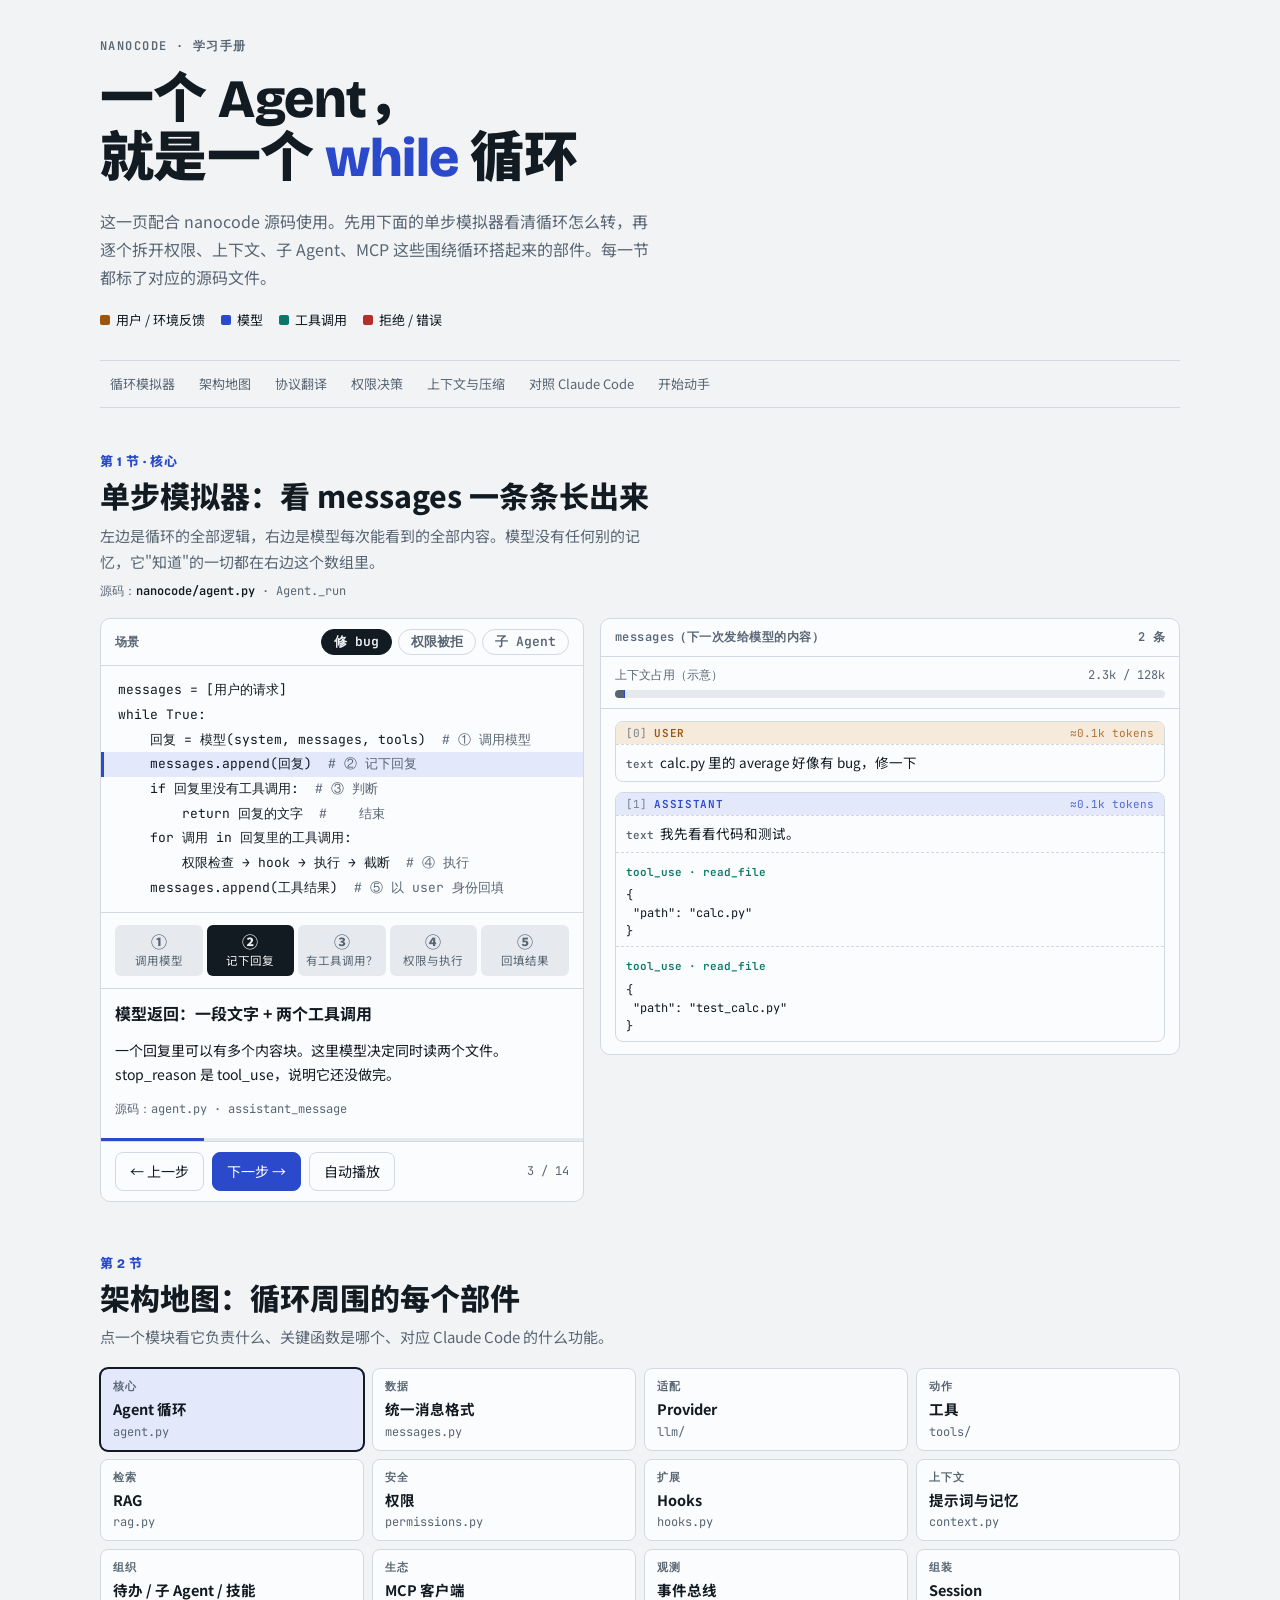
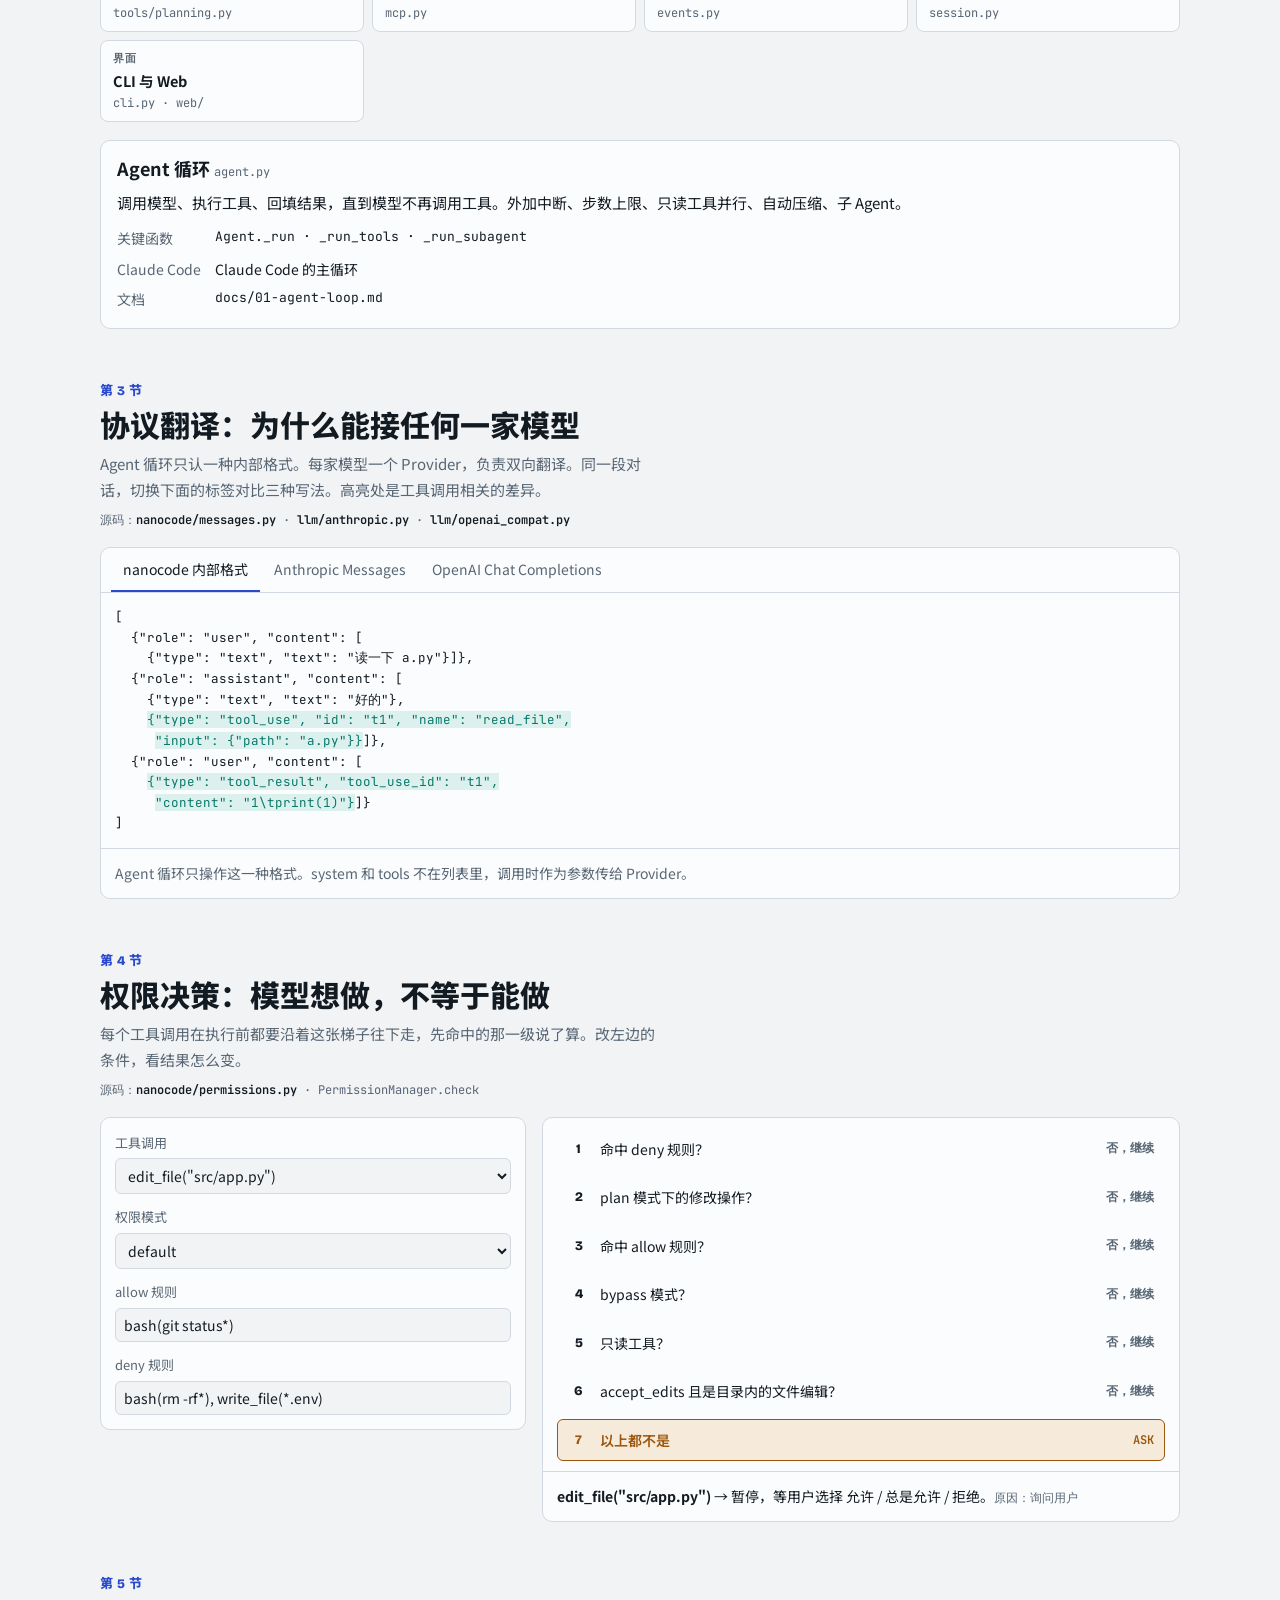
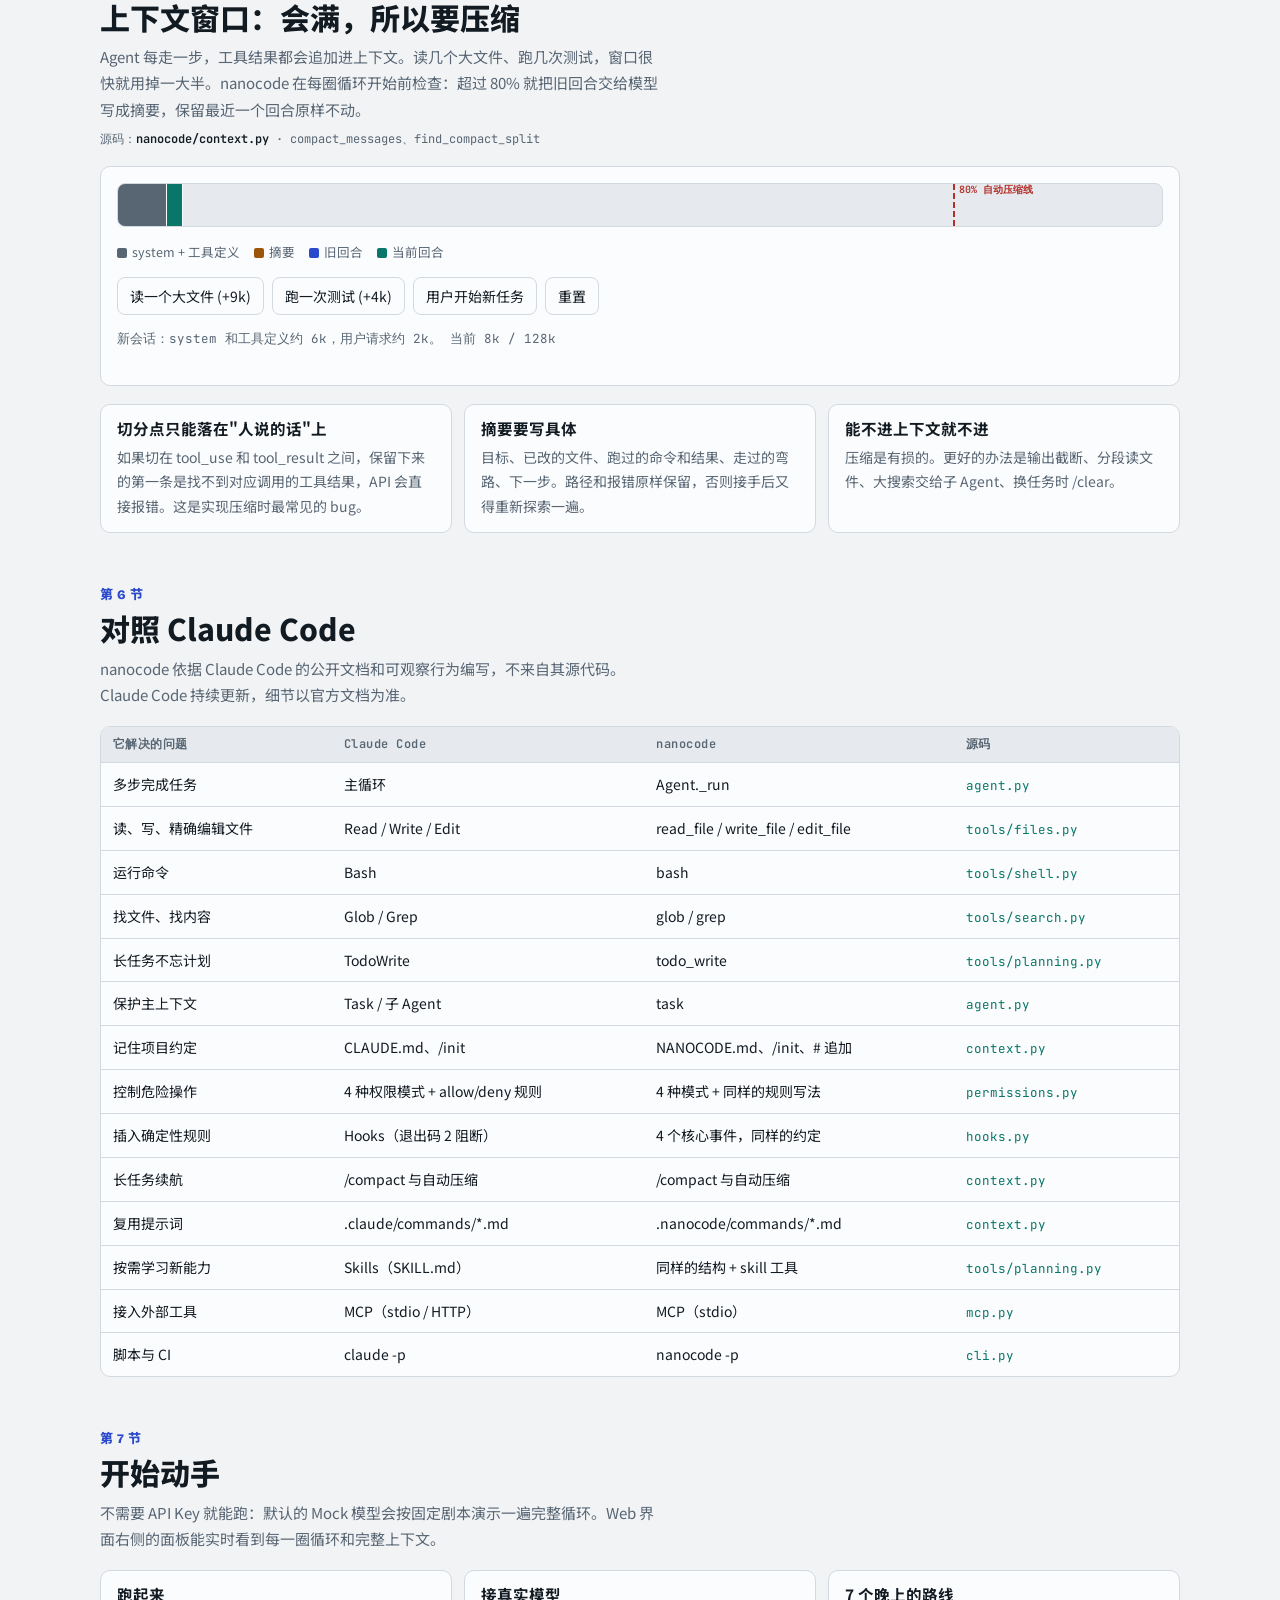
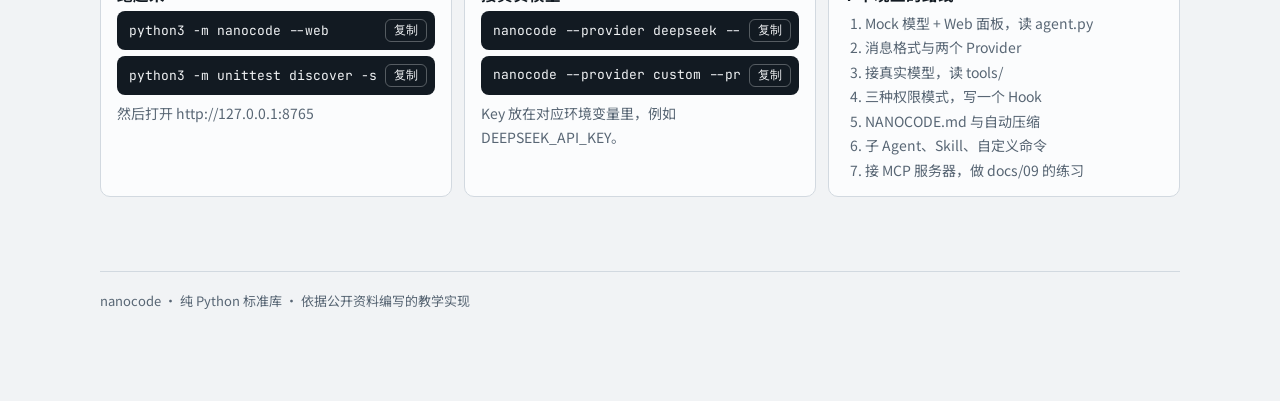
==== commit b12805c3: "Update learning page: add RAG module Co-Authored-By: Claude Sonnet 5.5 <noreply@anthropic.com> Claud" ====
--- a/index.html
+++ b/index.html
@@ -430,7 +430,7 @@
   fix: { sys: 2.1, steps: [
     { line: 0, add: U([T("calc.py 里的 average 好像有 bug，修一下")]), tok: 0.05,
       t: "用户提出请求", p: "循环开始前，messages 里只有一条用户消息。注意 system 提示词和工具定义不在 messages 里，它们是每次调用时单独附带的参数。", s: "agent.py · _run → _append_user" },
-    { line: 2, t: "第 1 圈：调用模型", p: "发送 system + messages + 9 个工具的定义。模型不知道有 Python 代码在执行工具，它只看到一组 JSON 描述的'可用动作'。回复以流式返回，文字一边生成一边显示。", s: "llm/*.py · Provider.complete" },
+    { line: 2, t: "第 1 圈：调用模型", p: "发送 system + messages + 10 个工具的定义。模型不知道有 Python 代码在执行工具，它只看到一组 JSON 描述的'可用动作'。回复以流式返回，文字一边生成一边显示。", s: "llm/*.py · Provider.complete" },
     { line: 3, add: A([T("我先看看代码和测试。"), TU("read_file", { path: "calc.py" }), TU("read_file", { path: "test_calc.py" })]), tok: 0.12,
       t: "模型返回：一段文字 + 两个工具调用", p: "一个回复里可以有多个内容块。这里模型决定同时读两个文件。stop_reason 是 tool_use，说明它还没做完。", s: "agent.py · assistant_message" },
     { line: 4, t: "有工具调用 → 继续", p: "判断循环是否结束的唯一依据：回复里有没有 tool_use。程序没有写死任何流程，下一步做什么完全由模型决定。", s: "agent.py · tool_uses()" },
@@ -530,7 +530,8 @@
   { id: "agent", core: true, k: "核心", n: "Agent 循环", f: "agent.py", d: "调用模型、执行工具、回填结果，直到模型不再调用工具。外加中断、步数上限、只读工具并行、自动压缩、子 Agent。", fn: "Agent._run · _run_tools · _run_subagent", cc: "Claude Code 的主循环", doc: "docs/01-agent-loop.md" },
   { id: "msg", k: "数据", n: "统一消息格式", f: "messages.py", d: "text / tool_use / tool_result 三种内容块。Agent 的全部记忆就是这个列表。", fn: "tool_result_block · estimate_tokens", cc: "与 Anthropic Messages 格式一致", doc: "docs/02-messages-and-providers.md" },
   { id: "llm", k: "适配", n: "Provider", f: "llm/", d: "把统一格式翻译成各家 API，解析流式 SSE，拼接分片到达的工具参数，限流时退避重试。", fn: "complete · iter_sse · PRESETS", cc: "Claude Code 主要对接 Claude；nanocode 可接任意厂商", doc: "docs/02-messages-and-providers.md" },
-  { id: "tools", k: "动作", n: "工具", f: "tools/", d: "read/write/edit_file、bash、glob、grep。工具说明是写给模型看的使用手册。编辑用精确字符串替换，且必须先读。", fn: "Tool.execute · EditFile · Bash", cc: "Read / Write / Edit / Bash / Glob / Grep", doc: "docs/03-tools.md" },
+  { id: "tools", k: "动作", n: "工具", f: "tools/", d: "read/write/edit_file、bash、glob、grep、search_docs。工具说明是写给模型看的使用手册。编辑用精确字符串替换，且必须先读。", fn: "Tool.execute · EditFile · Bash", cc: "Read / Write / Edit / Bash / Glob / Grep", doc: "docs/03-tools.md" },
+  { id: "rag", k: "检索", n: "RAG", f: "rag.py", d: "文档切块、中文 bigram 分词、BM25 关键词检索、可选向量检索、RRF 混合、按 mtime 增量索引。用来回答用户用自然语言问、文档里却是另一种说法的问题。", fn: "DocIndex.search · BM25 · rrf", cc: "Claude Code 主要靠 grep / glob 按需搜索；知识库类需求通常另接检索服务", doc: "docs/10-rag.md" },
   { id: "perm", k: "安全", n: "权限", f: "permissions.py", d: "deny → plan → allow → bypass → 只读 → accept_edits → 询问。先命中先生效。", fn: "PermissionManager.check · resolve", cc: "default / acceptEdits / plan / bypassPermissions，allow / deny 规则", doc: "docs/04-permissions-and-hooks.md" },
   { id: "hooks", k: "扩展", n: "Hooks", f: "hooks.py", d: "在固定时刻运行 shell 命令。退出码 2 表示拦截或反馈。用来做确定性的规则：格式化、审计、拦截。", fn: "HookRunner.run", cc: "PreToolUse / PostToolUse / UserPromptSubmit / Stop 等", doc: "docs/04-permissions-and-hooks.md" },
   { id: "ctx", k: "上下文", n: "提示词与记忆", f: "context.py", d: "拼接系统提示词：规则 + 环境 + NANOCODE.md + 技能目录。上下文快满时压缩旧回合。", fn: "build_system_prompt · load_memory · compact_messages", cc: "CLAUDE.md、/init、/compact", doc: "docs/05-context-engineering.md" },
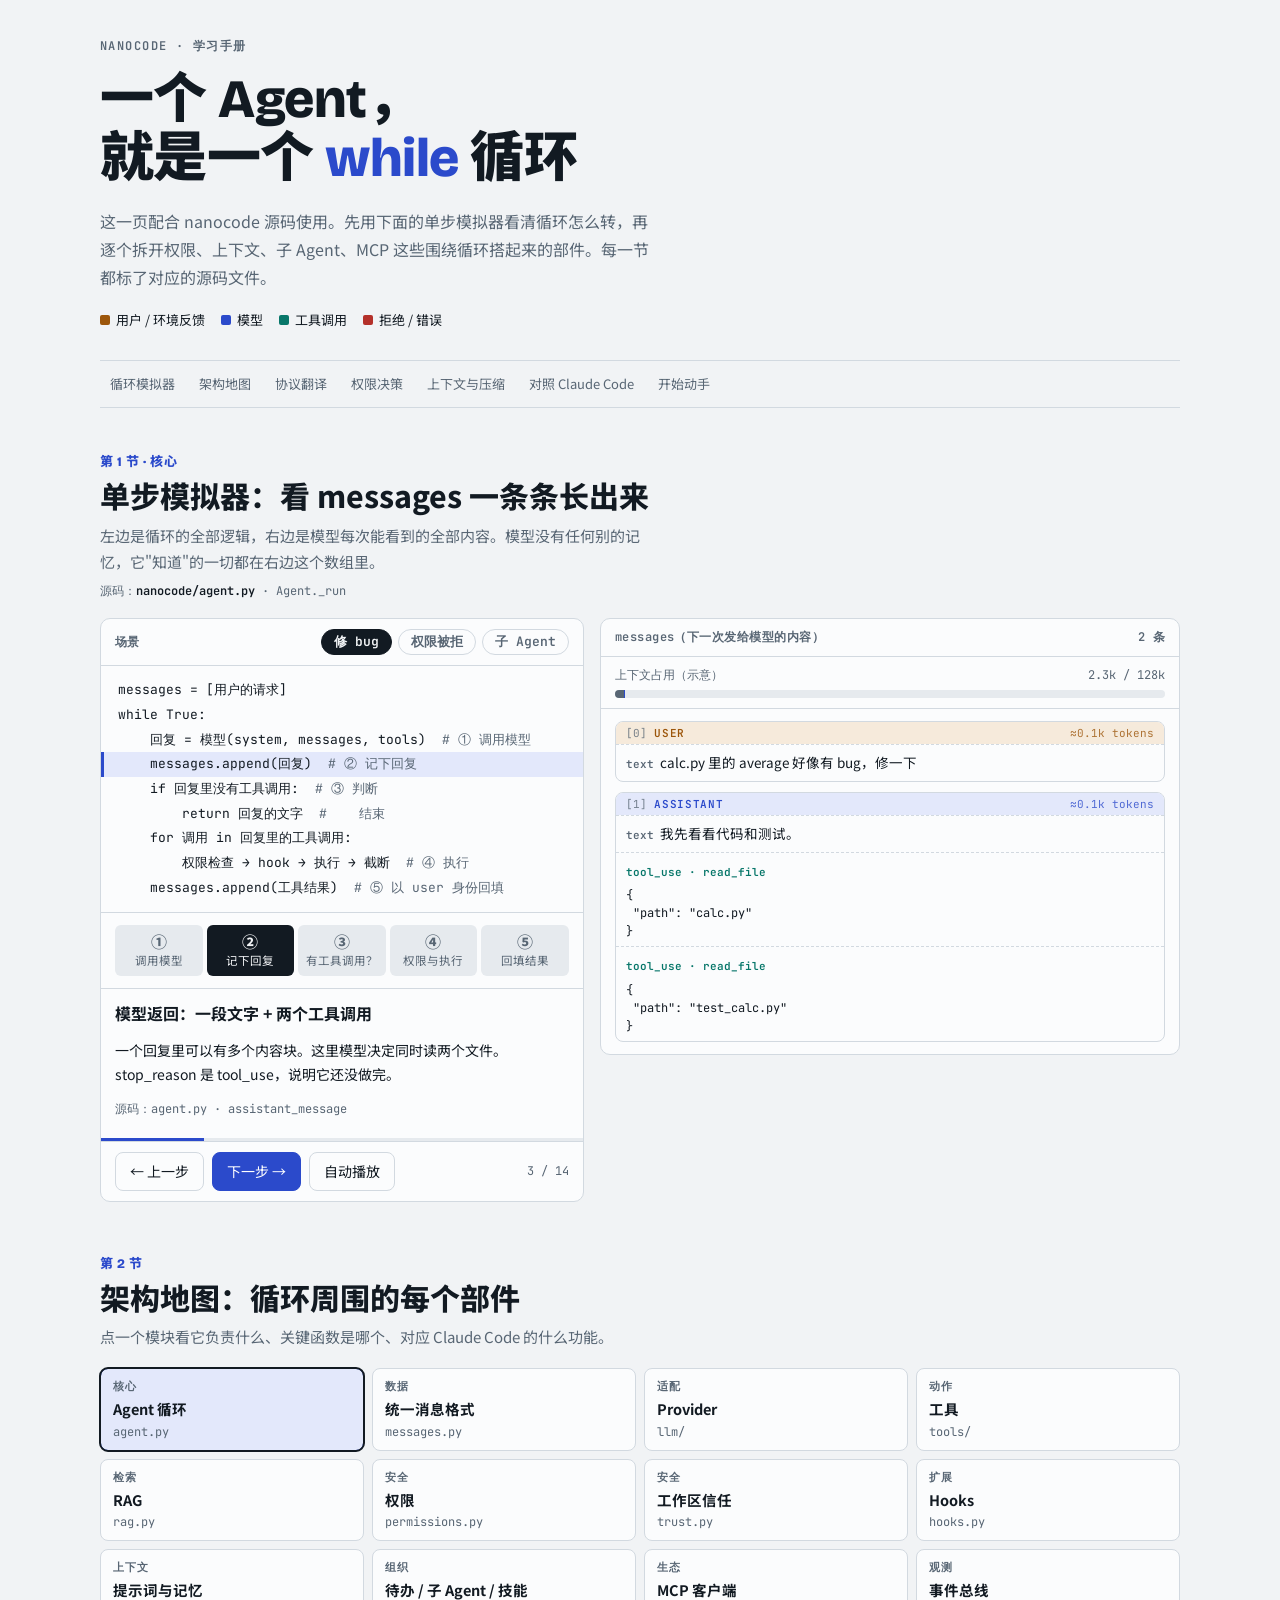
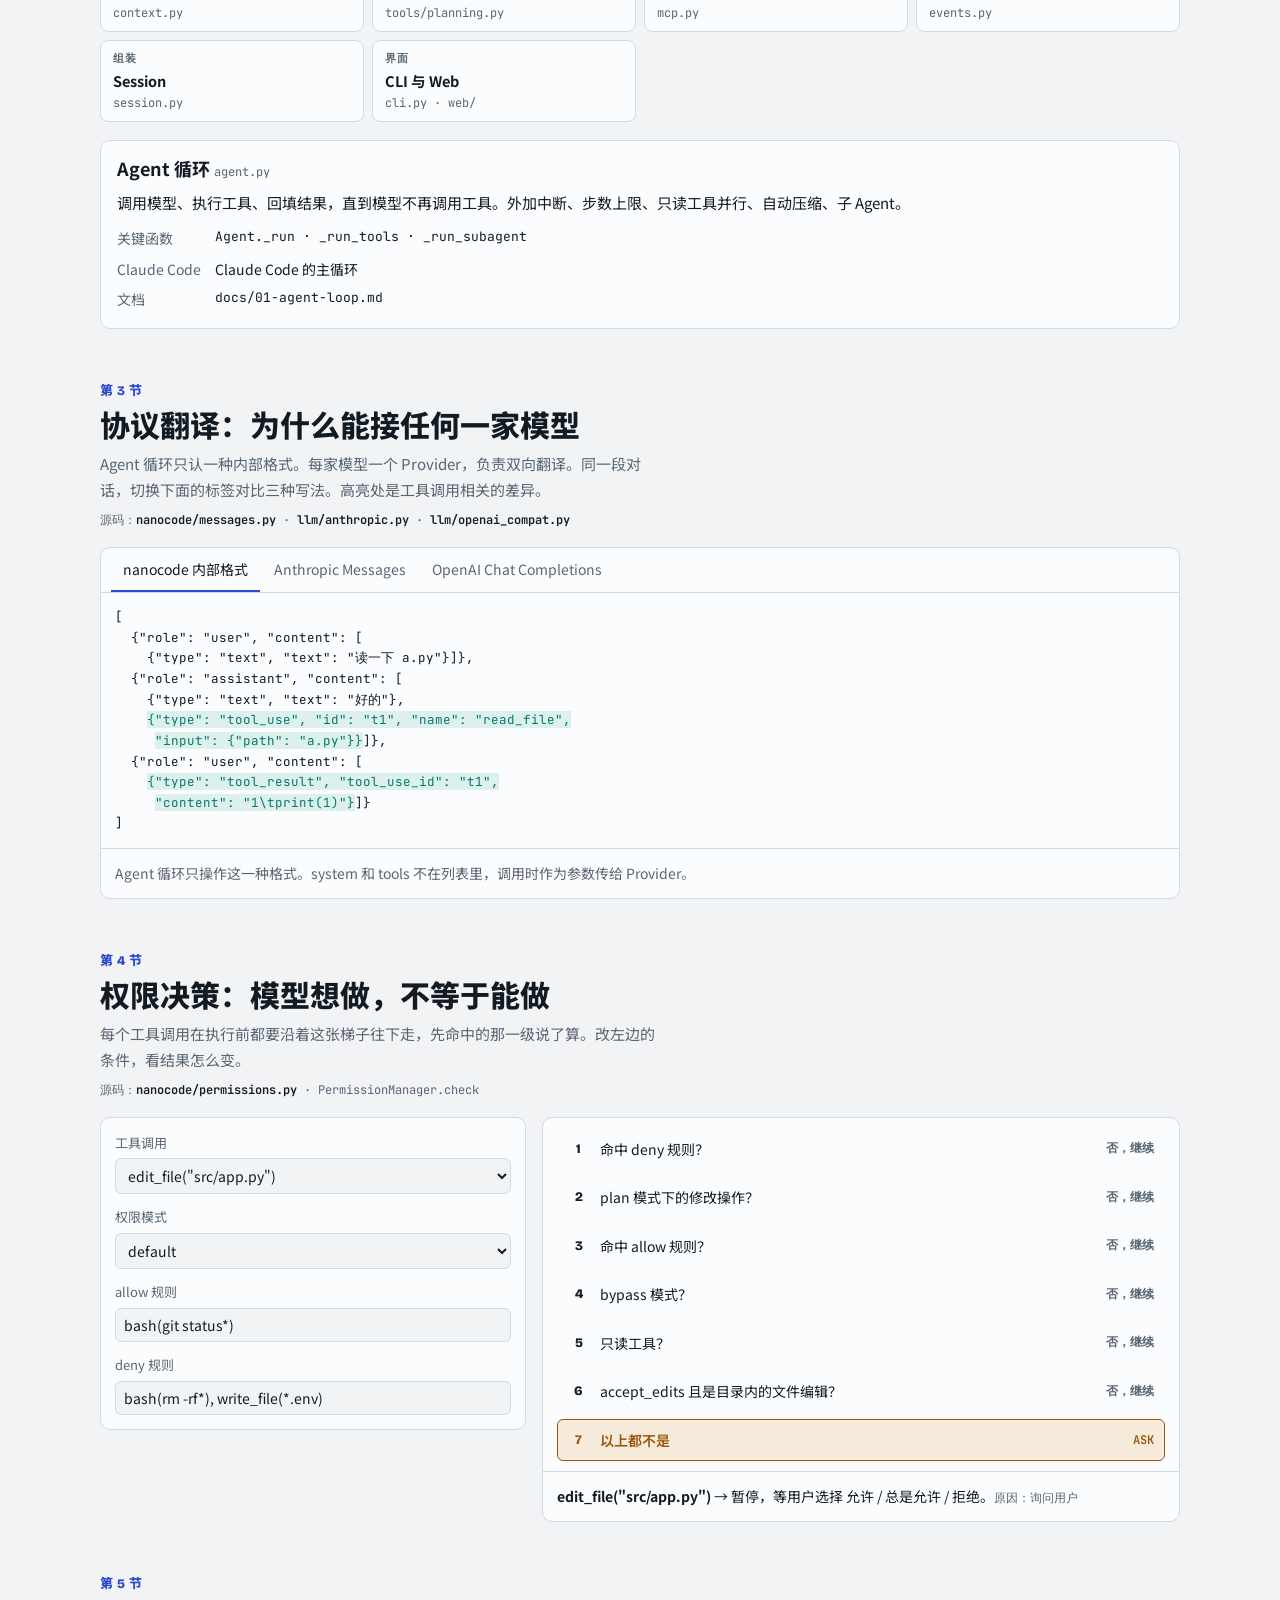
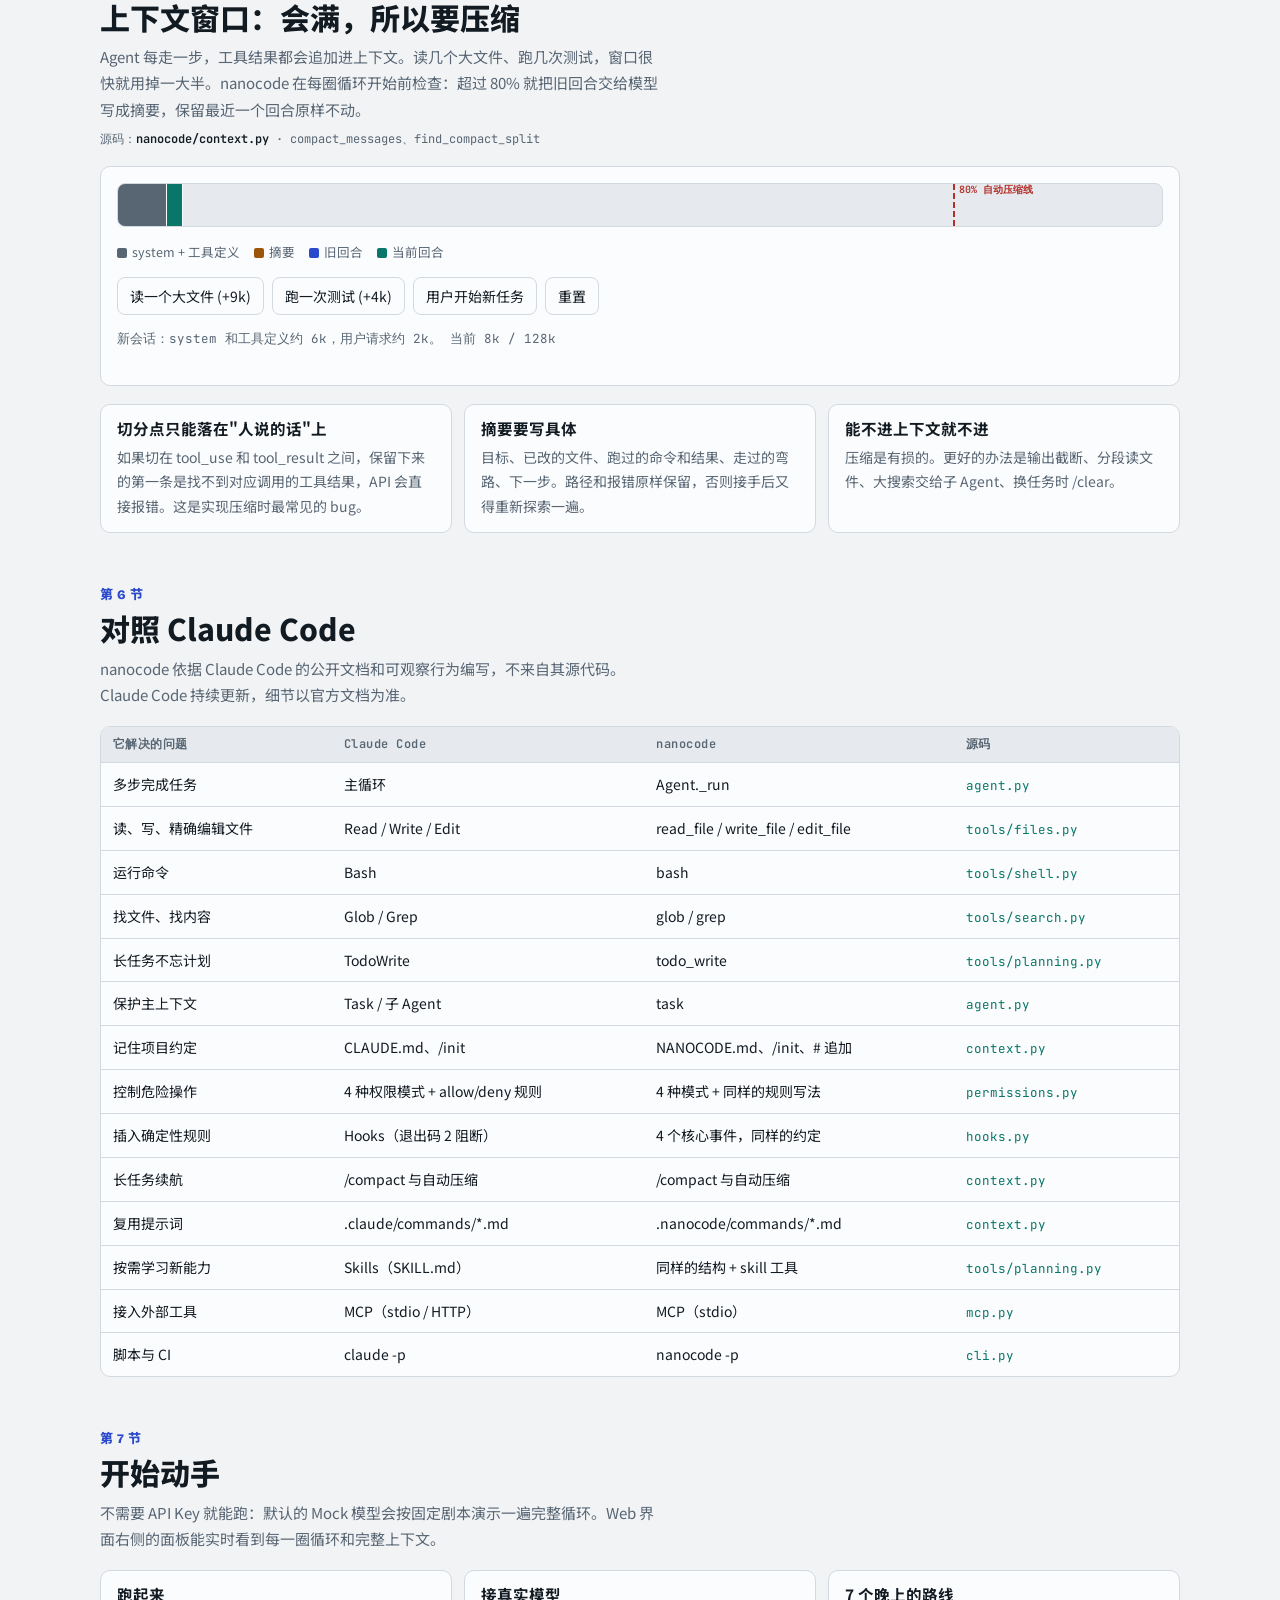
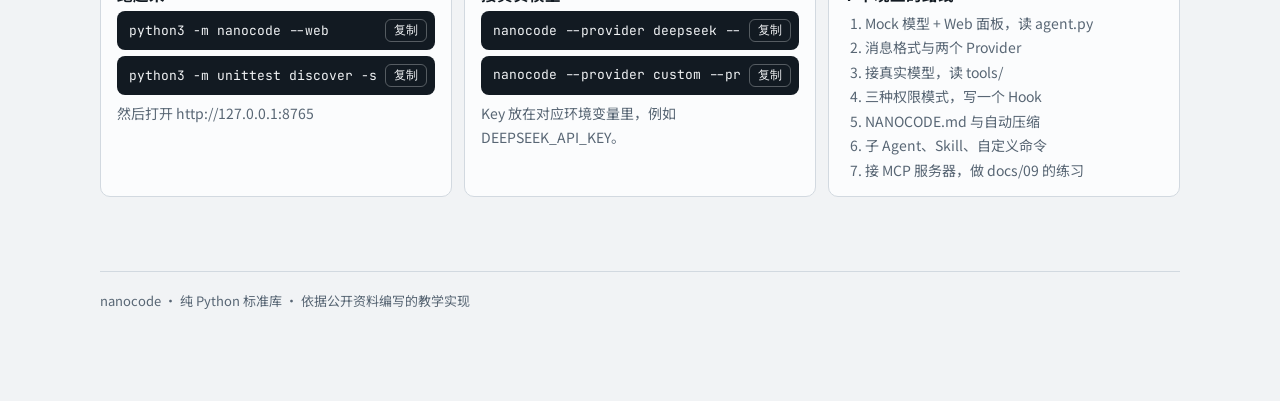
==== commit 0129b475: "Update learning page: workspace trust module Co-Authored-By: Claude Opus 5.5 <noreply@anthropic.com>" ====
--- a/index.html
+++ b/index.html
@@ -533,6 +533,7 @@
   { id: "tools", k: "动作", n: "工具", f: "tools/", d: "read/write/edit_file、bash、glob、grep、search_docs。工具说明是写给模型看的使用手册。编辑用精确字符串替换，且必须先读。", fn: "Tool.execute · EditFile · Bash", cc: "Read / Write / Edit / Bash / Glob / Grep", doc: "docs/03-tools.md" },
   { id: "rag", k: "检索", n: "RAG", f: "rag.py", d: "文档切块、中文 bigram 分词、BM25 关键词检索、可选向量检索、RRF 混合、按 mtime 增量索引。用来回答用户用自然语言问、文档里却是另一种说法的问题。", fn: "DocIndex.search · BM25 · rrf", cc: "Claude Code 主要靠 grep / glob 按需搜索；知识库类需求通常另接检索服务", doc: "docs/10-rag.md" },
   { id: "perm", k: "安全", n: "权限", f: "permissions.py", d: "deny → plan → allow → bypass → 只读 → accept_edits → 询问。先命中先生效。", fn: "PermissionManager.check · resolve", cc: "default / acceptEdits / plan / bypassPermissions，allow / deny 规则", doc: "docs/04-permissions-and-hooks.md" },
+  { id: "trust", k: "安全", n: "工作区信任", f: "trust.py", d: "陌生项目的配置里，能执行命令（hooks、MCP）、放宽权限（allow、mode）、改变请求去向（base_url 等）的字段，在你确认信任之前不生效；配置内容变了要重新确认。", fn: "apply_trust · split_sensitive · TrustStore", cc: "在新目录中启动时询问是否信任", doc: "docs/04-permissions-and-hooks.md" },
   { id: "hooks", k: "扩展", n: "Hooks", f: "hooks.py", d: "在固定时刻运行 shell 命令。退出码 2 表示拦截或反馈。用来做确定性的规则：格式化、审计、拦截。", fn: "HookRunner.run", cc: "PreToolUse / PostToolUse / UserPromptSubmit / Stop 等", doc: "docs/04-permissions-and-hooks.md" },
   { id: "ctx", k: "上下文", n: "提示词与记忆", f: "context.py", d: "拼接系统提示词：规则 + 环境 + NANOCODE.md + 技能目录。上下文快满时压缩旧回合。", fn: "build_system_prompt · load_memory · compact_messages", cc: "CLAUDE.md、/init、/compact", doc: "docs/05-context-engineering.md" },
   { id: "plan", k: "组织", n: "待办 / 子 Agent / 技能", f: "tools/planning.py", d: "todo_write 是模型的外部草稿纸；task 开一个独立上下文做子任务；skill 按需加载完整说明。", fn: "TodoWrite · Task · Skill", cc: "TodoWrite、Task / 子 Agent、Skills", doc: "docs/06-subagents-todos-skills.md" },
